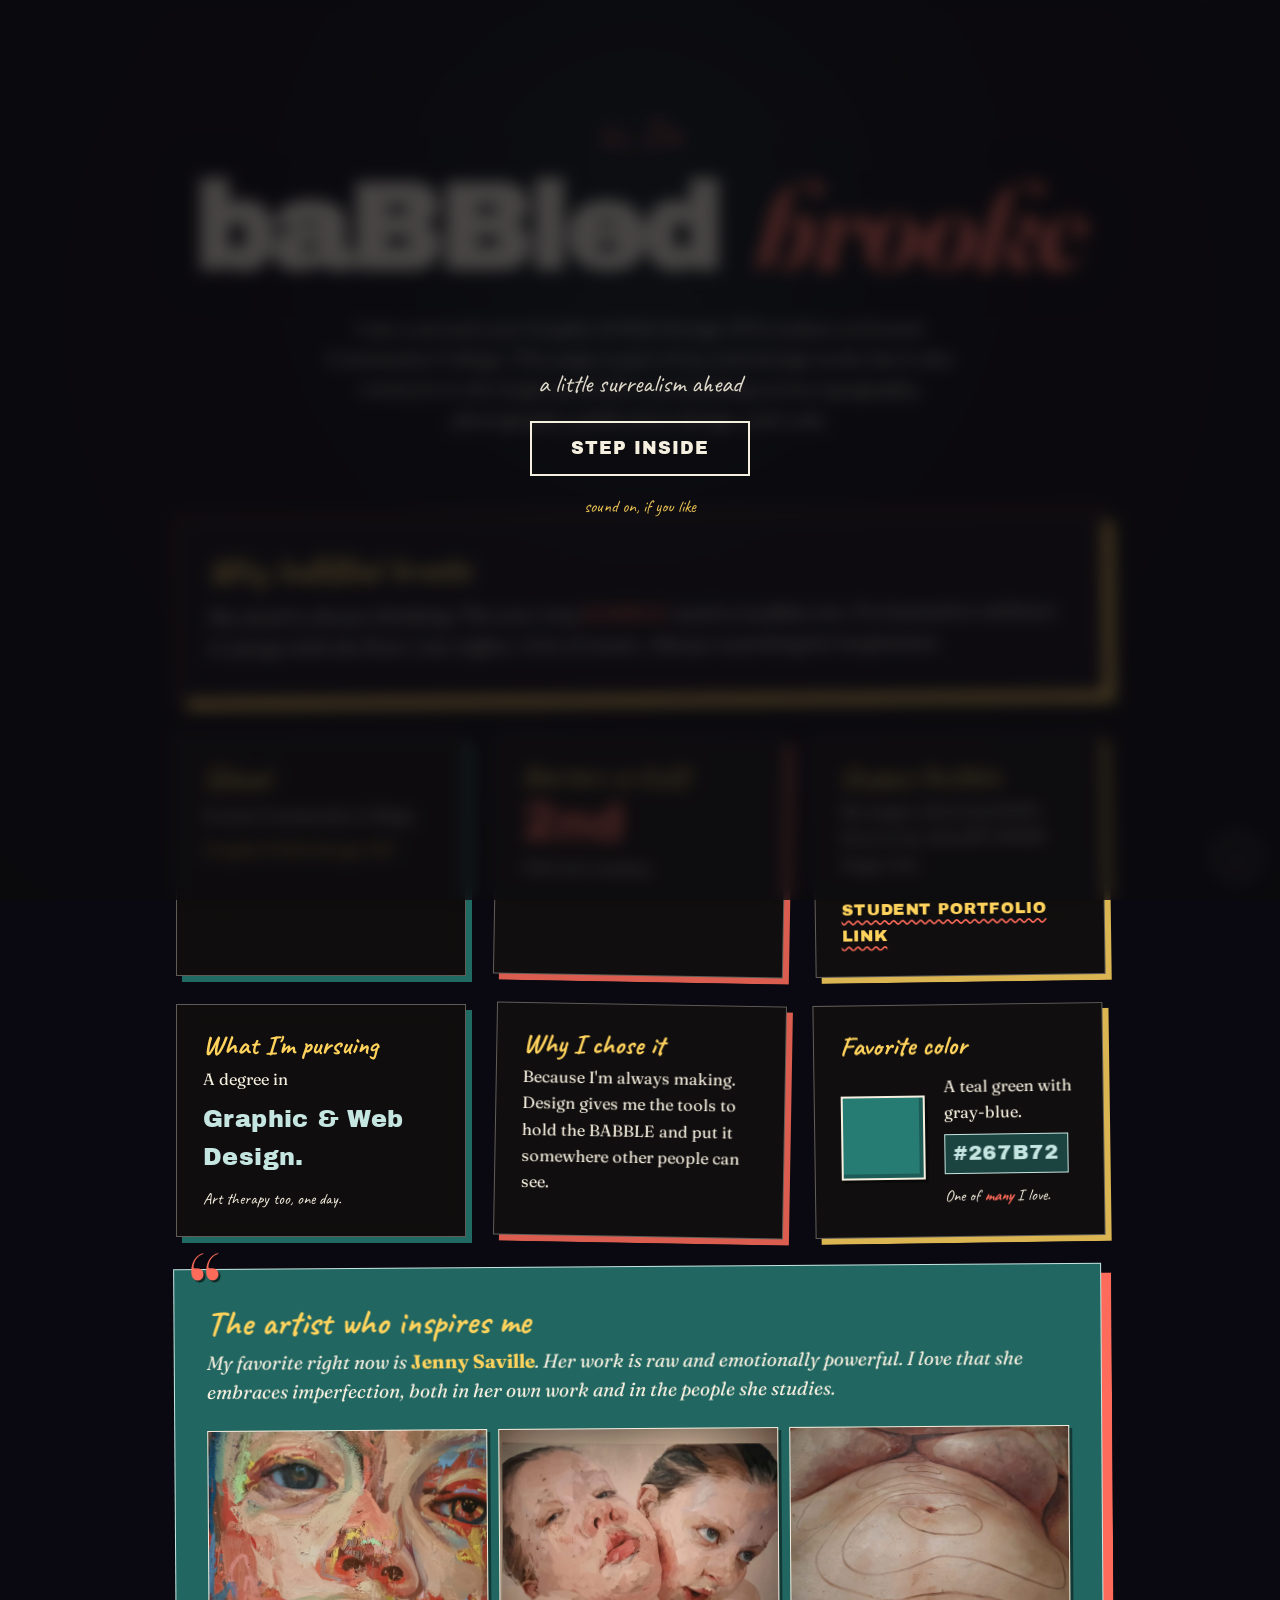
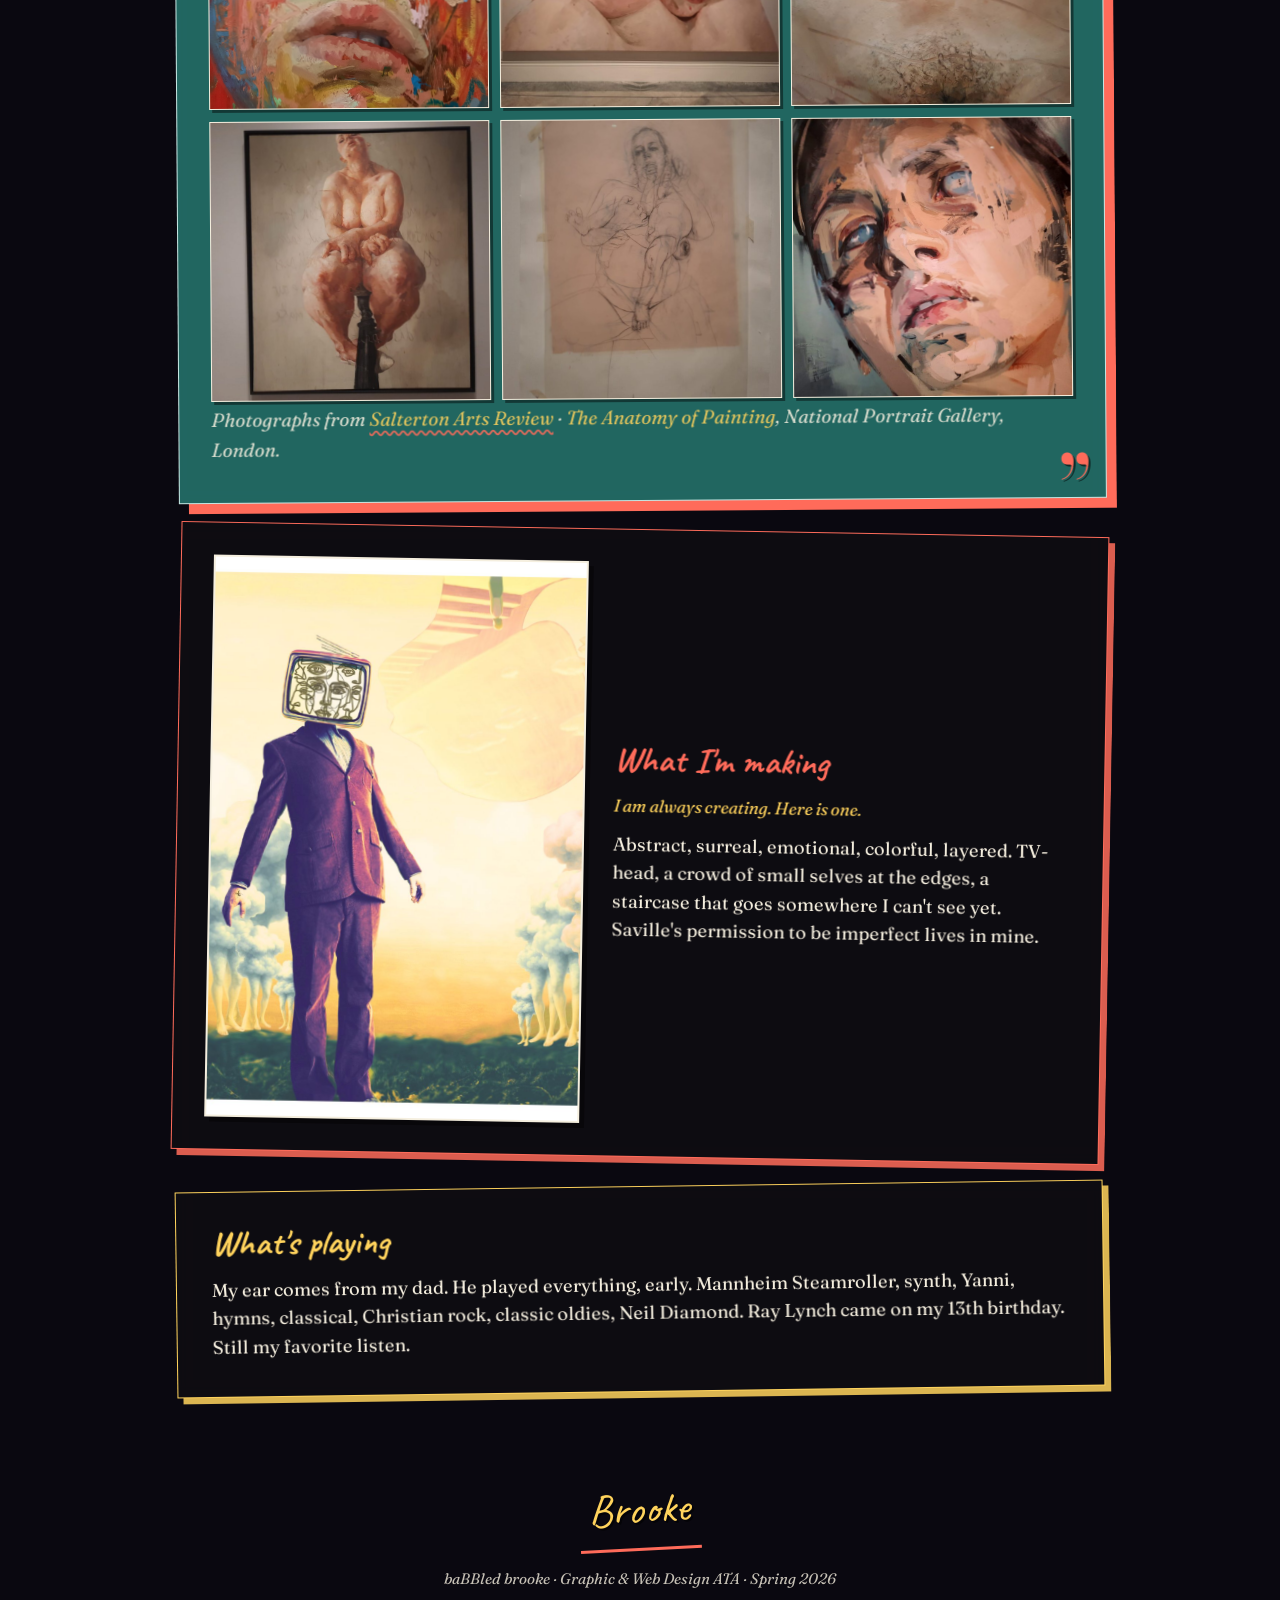
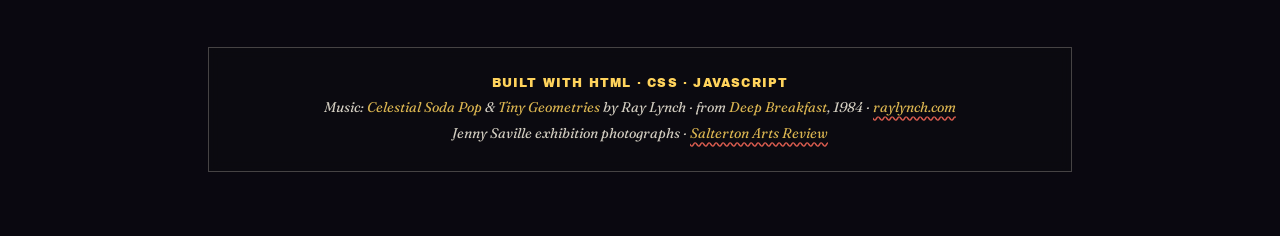
==== babbled-brooke/index.html @ 18fbfda0 "Update Babbled Brooke student info and portfolio link" ====
<!DOCTYPE html>
<html lang="en">
<head>
    <meta charset="UTF-8">
    <meta name="viewport" content="width=device-width, initial-scale=1.0">
    <meta name="author" content="Brooke C. Howard">
    <title>baBBled brooke &middot; Graphic &amp; Web Design ATA</title>
    <link rel="preconnect" href="https://fonts.googleapis.com">
    <link rel="preconnect" href="https://fonts.gstatic.com" crossorigin>
    <link href="https://fonts.googleapis.com/css2?family=Archivo+Black&family=Caveat:wght@400;700&family=Fraunces:ital,wght@0,400;0,700;1,600&display=swap" rel="stylesheet">
    <style>
        :root {
            --teal: #267b72;
            --teal-dark: #1a554f;
            --teal-light: #c5e5e1;
            --cream: #f5efdf;
            --ink: #14110e;
            --coral: #ff6b5a;
            --sun: #ffd35c;
            --night: #0a0810;
        }

        * { box-sizing: border-box; margin: 0; padding: 0; }
        html, body { min-height: 100vh; }

        body {
            color: var(--cream);
            font-family: 'Fraunces', Georgia, serif;
            font-size: 18px;
            line-height: 1.6;
            padding: clamp(1.4rem, 4vw, 2.5rem) 1.2rem 4rem;
            position: relative;
            overflow-x: hidden;
            background: var(--night);
        }

        #matrix-bg {
            position: fixed;
            inset: 0;
            z-index: -2;
            background: var(--night);
            pointer-events: none;
            display: block;
            width: 100vw;
            height: 100vh;
        }

        body::after {
            content: "";
            position: fixed;
            inset: 0;
            z-index: -1;
            pointer-events: none;
            background:
                radial-gradient(ellipse at 50% 25%, rgba(38, 123, 114, 0.18) 0%, transparent 42%),
                radial-gradient(ellipse at 50% 35%, rgba(0, 0, 0, 0.12) 0%, rgba(0, 0, 0, 0.72) 100%);
        }

        main {
            max-width: 58rem;
            margin: 0 auto;
            position: relative;
            z-index: 1;
        }

        a {
            color: var(--sun);
            text-decoration: underline wavy var(--coral);
            text-underline-offset: 4px;
            overflow-wrap: anywhere;
        }

        a:hover,
        a:focus-visible {
            background: var(--sun);
            color: var(--ink);
            text-decoration-color: var(--ink);
            outline: none;
        }

        #gate {
            position: fixed;
            inset: 0;
            z-index: 30;
            display: grid;
            place-items: center;
            background: rgba(14, 13, 17, 0.75);
            backdrop-filter: blur(8px);
            transition: opacity 1s ease;
            text-align: center;
            padding: 1.5rem;
        }

        #gate.hidden { opacity: 0; pointer-events: none; }

        #gate p {
            font-family: 'Caveat', cursive;
            font-size: 1.6rem;
            color: var(--cream);
            margin-bottom: 1rem;
            opacity: 0.9;
        }

        #gate button {
            font-family: 'Archivo Black', sans-serif;
            font-size: 1.1rem;
            letter-spacing: 0.06em;
            padding: 1rem 2.4rem;
            background: transparent;
            color: var(--cream);
            border: 2px solid var(--cream);
            cursor: pointer;
            text-transform: uppercase;
            transition: all 0.25s ease;
        }

        #gate button:hover,
        #gate button:focus-visible {
            background: var(--coral);
            border-color: var(--coral);
            color: var(--ink);
            outline: none;
        }

        .gate-hint {
            margin-top: 1rem !important;
            font-family: 'Caveat', cursive !important;
            font-size: 1.1rem !important;
            color: var(--sun) !important;
            opacity: 0.85;
        }

        #audio-toggle {
            position: fixed;
            right: 1.2rem;
            bottom: 1.2rem;
            z-index: 20;
            width: 3rem;
            height: 3rem;
            border-radius: 50%;
            background: rgba(14, 13, 17, 0.68);
            color: var(--cream);
            border: 1.5px solid var(--cream);
            font-size: 1.4rem;
            cursor: pointer;
            backdrop-filter: blur(6px);
        }

        #audio-toggle:hover,
        #audio-toggle:focus-visible {
            background: var(--coral);
            border-color: var(--coral);
            color: var(--ink);
            outline: none;
        }

        .hero {
            text-align: center;
            padding: clamp(2.4rem, 8vw, 4rem) 0 3rem;
        }

        .hello {
            display: inline-block;
            font-family: 'Caveat', cursive;
            font-size: clamp(2rem, 6vw, 2.4rem);
            color: var(--coral);
            transform: rotate(-3deg);
            margin-bottom: 0.4rem;
            text-shadow: 2px 2px 0 rgba(0, 0, 0, 0.55);
        }

        h1 {
            font-family: 'Archivo Black', sans-serif;
            font-size: clamp(3.05rem, 10vw, 7.5rem);
            color: var(--cream);
            line-height: 0.92;
            letter-spacing: -0.025em;
            text-transform: none;
            text-shadow: 3px 3px 0 rgba(0, 0, 0, 0.6), 0 0 40px rgba(0, 0, 0, 0.5);
        }

        h1 .brooke {
            font-family: 'Fraunces', serif;
            font-style: italic;
            font-weight: 700;
            color: var(--coral);
        }

        .blurb {
            max-width: 42rem;
            margin: 1.8rem auto 0;
            font-size: clamp(1.05rem, 2vw, 1.18rem);
            line-height: 1.6;
            color: var(--cream);
            text-shadow: 1px 1px 6px rgba(0, 0, 0, 0.8);
            opacity: 0.96;
        }

        .why-block {
            margin: 2rem 0 0;
            padding: clamp(1.5rem, 4vw, 2rem) clamp(1.4rem, 4vw, 2rem) 2.2rem;
            background: rgba(14, 13, 17, 0.72);
            border: 1.5px solid var(--coral);
            box-shadow: 10px 10px 0 var(--sun);
            backdrop-filter: blur(8px);
            transform: rotate(-0.5deg);
            color: var(--cream);
            transition: transform 0.25s ease, box-shadow 0.25s ease;
        }

        .why-block:hover,
        .why-block:focus-within {
            transform: translate(-2px, -3px) rotate(-0.9deg);
            box-shadow: 14px 14px 0 var(--sun);
        }

        .why-block h2 {
            color: var(--sun);
            font-size: clamp(2rem, 5vw, 2.3rem);
            margin-bottom: 0.8rem;
            line-height: 1.05;
        }

        .why-block p {
            font-family: 'Fraunces', serif;
            font-size: clamp(1.05rem, 2vw, 1.18rem);
            line-height: 1.6;
            color: var(--cream);
        }

        .why-block .babble {
            color: var(--coral);
            font-style: italic;
            font-weight: 700;
            letter-spacing: 0.06em;
        }

        .cards {
            display: grid;
            grid-template-columns: repeat(auto-fit, minmax(min(100%, 260px), 1fr));
            gap: 1.8rem;
            margin: 2.5rem 0 0;
        }

        .card {
            background: rgba(20, 17, 14, 0.68);
            backdrop-filter: blur(10px);
            padding: 1.6rem 1.6rem 1.7rem;
            border: 1.5px solid rgba(245, 239, 223, 0.35);
            box-shadow: 6px 6px 0 rgba(38, 123, 114, 0.85);
            transition: transform 0.25s ease, box-shadow 0.25s ease, border-color 0.25s ease;
            position: relative;
            color: var(--cream);
            min-width: 0;
        }

        .card:hover,
        .card:focus-within {
            transform: translate(-2px, -3px) rotate(-0.6deg);
            box-shadow: 10px 10px 0 var(--teal);
            border-color: var(--teal-light);
        }

        .card:nth-child(3n+2) {
            box-shadow: 6px 6px 0 rgba(255, 107, 90, 0.85);
            transform: rotate(1deg);
        }

        .card:nth-child(3n+2):hover,
        .card:nth-child(3n+2):focus-within {
            box-shadow: 10px 10px 0 var(--coral);
            transform: translate(-2px, -3px) rotate(1.5deg);
        }

        .card:nth-child(3n) {
            box-shadow: 6px 6px 0 rgba(255, 211, 92, 0.85);
            transform: rotate(-0.8deg);
        }

        .card:nth-child(3n):hover,
        .card:nth-child(3n):focus-within {
            box-shadow: 10px 10px 0 var(--sun);
            transform: translate(-2px, -3px) rotate(-1.3deg);
        }

        h2, h3 {
            font-family: 'Caveat', cursive;
            line-height: 1.1;
            color: var(--sun);
        }

        h2 {
            font-size: 1.9rem;
            margin-bottom: 0.4rem;
        }

        h3 {
            font-size: 1.7rem;
            margin-bottom: 0.3rem;
        }

        .card p {
            font-size: 1.02rem;
            margin-top: 0.3rem;
            color: var(--cream);
        }

        .card p + p { margin-top: 0.5rem; }

        .big {
            font-family: 'Archivo Black', sans-serif;
            font-size: 3.2rem;
            line-height: 1;
            color: var(--coral);
            display: block;
            margin: 0.4rem 0 0.3rem;
            text-shadow: 2px 2px 0 rgba(0, 0, 0, 0.5);
        }

        .pursuing-label {
            font-family: 'Archivo Black', sans-serif;
            color: var(--teal-light);
            font-size: 1.5rem;
            letter-spacing: 0.02em;
        }

        .aside {
            font-family: 'Caveat', cursive;
            font-size: 1.2rem;
            color: var(--sun);
            margin-top: 0.8rem !important;
            line-height: 1.2;
        }

        .aside em { color: var(--coral); font-style: italic; font-weight: 700; }

        .portfolio-link {
            display: inline-block;
            margin-top: 0.8rem;
            font-family: 'Archivo Black', sans-serif;
            font-size: 1rem;
            letter-spacing: 0.04em;
            text-transform: uppercase;
        }

        .artist {
            grid-column: 1 / -1;
            background: rgba(38, 123, 114, 0.82);
            color: var(--cream);
            padding: clamp(1.6rem, 4vw, 2.2rem) clamp(1.4rem, 4vw, 2rem) 2.3rem;
            box-shadow: 10px 10px 0 var(--coral);
            transform: rotate(-0.4deg);
            border: 1.5px solid var(--teal-light);
            backdrop-filter: blur(6px);
        }

        .artist:hover,
        .artist:focus-within {
            transform: translate(-2px, -3px) rotate(-0.8deg);
            box-shadow: 14px 14px 0 var(--coral);
        }

        .artist h3 { color: var(--sun); font-size: 2.2rem; }

        .artist p {
            font-family: 'Fraunces', serif;
            font-style: italic;
            font-size: 1.2rem;
            line-height: 1.55;
            color: var(--cream);
        }

        .artist strong { color: var(--sun); font-style: normal; }

        .artist::before,
        .artist::after {
            position: absolute;
            font-family: 'Fraunces', serif;
            font-size: 7rem;
            color: var(--coral);
            line-height: 1;
            pointer-events: none;
            text-shadow: 2px 2px 0 rgba(0, 0, 0, 0.6);
        }

        .artist::before {
            content: "\201C";
            top: -1.6rem;
            left: 1rem;
        }

        .artist::after {
            content: "\201D";
            bottom: -3.5rem;
            right: 1rem;
        }

        .saville-gallery {
            display: grid;
            grid-template-columns: repeat(3, 1fr);
            gap: 0.7rem;
            margin-top: 1.4rem;
        }

        .saville-gallery figure {
            margin: 0;
            overflow: hidden;
            border: 1.5px solid var(--cream);
            box-shadow: 3px 3px 0 rgba(0, 0, 0, 0.45);
            transition: transform 0.3s ease, box-shadow 0.3s ease;
            aspect-ratio: 1 / 1;
        }

        .saville-gallery figure:hover {
            transform: translate(-2px, -2px) rotate(-1deg);
            box-shadow: 6px 6px 0 var(--sun);
            z-index: 2;
        }

        .saville-gallery figure:nth-child(even):hover {
            transform: translate(-2px, -2px) rotate(1.2deg);
            box-shadow: 6px 6px 0 var(--coral);
        }

        .saville-gallery img {
            display: block;
            width: 100%;
            height: 100%;
            object-fit: cover;
            transition: transform 0.5s ease;
        }

        .saville-gallery figure:hover img { transform: scale(1.06); }

        .saville-credit {
            margin-top: 1rem;
            font-size: 0.88rem;
            font-family: 'Fraunces', serif;
            font-style: italic;
            color: var(--cream);
            opacity: 0.85;
        }

        .making {
            grid-column: 1 / -1;
            background: rgba(14, 13, 17, 0.72);
            border: 1.5px solid var(--coral);
            padding: clamp(1.4rem, 4vw, 2rem);
            box-shadow: 10px 10px 0 var(--sun);
            transform: rotate(0.5deg);
            display: grid;
            grid-template-columns: minmax(0, 0.9fr) minmax(0, 1.1fr);
            gap: 1.8rem;
            align-items: center;
            backdrop-filter: blur(8px);
            color: var(--cream);
        }

        .making:hover,
        .making:focus-within {
            transform: translate(-2px, -3px) rotate(0.9deg);
            box-shadow: 14px 14px 0 var(--sun);
        }

        .my-art {
            margin: 0;
            border: 2px solid var(--cream);
            box-shadow: 5px 5px 0 rgba(0, 0, 0, 0.45);
            overflow: hidden;
            aspect-ratio: 2 / 3;
            background: #1a1820;
        }

        .my-art img {
            display: block;
            width: 100%;
            height: 100%;
            object-fit: cover;
        }

        .making-text h2 {
            color: var(--coral);
            font-size: 2.2rem;
            margin-bottom: 0.8rem;
        }

        .making-text p,
        .music-text p {
            font-family: 'Fraunces', serif;
            font-size: 1.15rem;
            line-height: 1.55;
            color: var(--cream);
        }

        .making-text p + p { margin-top: 0.7rem; }

        .making-text .lede {
            font-style: italic;
            color: var(--sun);
            font-size: 1.08rem;
        }

        .music {
            grid-column: 1 / -1;
            background: rgba(14, 13, 17, 0.72);
            border: 1.5px solid var(--sun);
            padding: 2rem 2.2rem 2.2rem;
            box-shadow: 10px 10px 0 var(--teal);
            transform: rotate(-0.6deg);
            backdrop-filter: blur(8px);
            color: var(--cream);
        }

        .music:hover,
        .music:focus-within {
            transform: translate(-2px, -3px) rotate(-1deg);
            box-shadow: 14px 14px 0 var(--teal);
        }

        .music h2 {
            color: var(--sun);
            font-size: 2.2rem;
            margin-bottom: 0.8rem;
        }

        .color-row {
            display: grid;
            grid-template-columns: auto 1fr;
            align-items: center;
            gap: 1.2rem;
            margin-top: 0.5rem;
        }

        .swatch {
            width: 84px;
            height: 84px;
            background: var(--teal);
            border: 2px solid var(--cream);
            box-shadow: inset -4px -4px 0 rgba(0, 0, 0, 0.25), 3px 3px 0 rgba(0, 0, 0, 0.4);
            animation: swatch-wiggle 3.5s ease-in-out infinite;
        }

        @keyframes swatch-wiggle {
            0%, 100% { transform: rotate(-4deg); }
            50% { transform: rotate(4deg) scale(1.04); }
        }

        .hex {
            font-family: 'Archivo Black', sans-serif;
            color: var(--teal-light);
            font-size: 1.3rem;
            letter-spacing: 0.04em;
            background: rgba(38, 123, 114, 0.5);
            padding: 0.15rem 0.5rem;
            display: inline-block;
            border: 1px solid var(--teal-light);
        }

        .sig {
            text-align: center;
            margin-top: 3.5rem;
            padding: 1.5rem;
        }

        .sig .name {
            font-family: 'Caveat', cursive;
            font-size: 2.8rem;
            color: var(--sun);
            display: inline-block;
            transform: rotate(-3deg);
            border-bottom: 3px solid var(--coral);
            padding: 0 0.6rem 0.2rem;
            text-shadow: 2px 2px 0 rgba(0, 0, 0, 0.55);
        }

        .sig small {
            display: block;
            font-family: 'Fraunces', serif;
            font-style: italic;
            font-size: 0.95rem;
            color: var(--cream);
            margin-top: 1rem;
            opacity: 0.8;
        }

        .colophon {
            margin: 2rem auto 0;
            max-width: 54rem;
            padding: 1.4rem 1.5rem;
            background: rgba(14, 13, 17, 0.55);
            border: 1px solid rgba(245, 239, 223, 0.25);
            text-align: center;
            backdrop-filter: blur(6px);
        }

        .colophon p {
            font-family: 'Fraunces', serif;
            font-size: 0.88rem;
            font-style: italic;
            color: var(--cream);
            opacity: 0.85;
            line-height: 1.55;
            margin: 0.25rem 0;
        }

        .colophon .stack {
            font-family: 'Archivo Black', sans-serif;
            font-style: normal;
            letter-spacing: 0.1em;
            text-transform: uppercase;
            font-size: 0.75rem;
            color: var(--sun);
            opacity: 1;
        }

        em { color: var(--sun); font-style: italic; }
        strong { color: var(--cream); }

        @media (max-width: 700px) {
            .making { grid-template-columns: 1fr; }
            .making-text { text-align: center; }
            .artist::before { font-size: 5rem; top: -0.8rem; }
            .artist::after { font-size: 5rem; bottom: -2.4rem; }
        }

        @media (max-width: 520px) {
            .cards { grid-template-columns: 1fr; }
            .saville-gallery { grid-template-columns: repeat(2, 1fr); }
            .color-row { grid-template-columns: 1fr; }
        }

        @media (prefers-reduced-motion: reduce) {
            #matrix-bg { display: none; }
            body { background: var(--night); }
            .card,
            .why-block,
            .artist,
            .making,
            .music,
            .swatch { transition: none; animation: none; }
        }
    </style>
</head>
<body>

    <canvas id="matrix-bg" aria-hidden="true"></canvas>

    <div id="gate">
        <div>
            <p>a little surrealism ahead</p>
            <button id="enter-btn">Step inside</button>
            <p class="gate-hint">sound on, if you like</p>
        </div>
    </div>

    <audio id="bgm" preload="auto"></audio>
    <button id="audio-toggle" aria-label="Toggle sound" title="Toggle sound">&#9834;</button>

    <main>
        <section class="hero">
            <p class="hello">hi, I'm</p>
            <h1>baBBled <span class="brooke">brooke</span></h1>
            <p class="blurb">
                I am a second-year Graphic &amp; Web Design ATA student at Everett Community College.
                This page is part of my web design work, but it also connects to the larger portfolio
                I am building across typography, photography, publication design, and code.
            </p>
        </section>

        <section class="why-block">
            <h2>Why baBBled brooke</h2>
            <p>My mind is always thinking. The non-stop <span class="babble">BABBLE</span> used to madden me. I've learned to embrace it and go with the flow. Late nights. A lot of music. Always searching for inspiration.</p>
        </section>

        <section class="cards">

            <article class="card">
                <h2>School</h2>
                <p>Everett Community College</p>
                <p><em>Graphic &amp; Web Design ATA</em></p>
            </article>

            <article class="card">
                <h3>Quarters at EvCC</h3>
                <span class="big">2nd</span>
                <p>2nd year student.</p>
            </article>

            <article class="card">
                <h3>Student Portfolio</h3>
                <p>My larger school portfolio lives in my clean26 GitHub Pages site.</p>
                <p><a class="portfolio-link" href="https://brookehoward2008-droid.github.io/clean26/">student portfolio link</a></p>
            </article>

            <article class="card">
                <h3>What I'm pursuing</h3>
                <p>A degree in</p>
                <p><span class="pursuing-label">Graphic &amp; Web Design.</span></p>
                <p class="aside">Art therapy too, one day.</p>
            </article>

            <article class="card">
                <h3>Why I chose it</h3>
                <p>Because I'm always making. Design gives me the tools to hold the BABBLE and put it somewhere other people can see.</p>
            </article>

            <article class="card">
                <h3>Favorite color</h3>
                <div class="color-row">
                    <div class="swatch" aria-hidden="true"></div>
                    <div>
                        <p>A teal green with gray-blue.</p>
                        <p><span class="hex">#267B72</span></p>
                        <p class="aside">One of <em>many</em> I love.</p>
                    </div>
                </div>
            </article>

            <article class="card artist">
                <h3>The artist who inspires me</h3>
                <p>
                    My favorite right now is <strong>Jenny Saville</strong>. Her work is raw
                    and emotionally powerful. I love that she embraces imperfection, both in
                    her own work and in the people she studies.
                </p>
                <div class="saville-gallery" aria-label="A selection of Jenny Saville paintings from the National Portrait Gallery exhibition">
                    <figure><img src="saville/saville-1.jpg" alt="Jenny Saville painting" loading="lazy"></figure>
                    <figure><img src="saville/saville-2.jpg" alt="Jenny Saville painting" loading="lazy"></figure>
                    <figure><img src="saville/saville-3.jpg" alt="Jenny Saville painting" loading="lazy"></figure>
                    <figure><img src="saville/saville-4.jpg" alt="Jenny Saville painting" loading="lazy"></figure>
                    <figure><img src="saville/saville-5.jpg" alt="Jenny Saville painting" loading="lazy"></figure>
                    <figure><img src="saville/saville-6.jpg" alt="Jenny Saville painting" loading="lazy"></figure>
                </div>
                <p class="saville-credit">
                    Photographs from <a href="https://saltertonartsreview.com/2025/07/jenny-saville-the-anatomy-of-painting-national-portrait-gallery-london/" target="_blank" rel="noopener">Salterton Arts Review</a> &middot; <em>The Anatomy of Painting</em>, National Portrait Gallery, London.
                </p>
            </article>

            <article class="card making">
                <figure class="my-art">
                    <img src="my-art.jpg" alt="A surreal collage: a figure in a plum suit with a television for a head, tangled line-drawn faces on the screen, standing on dark earth. Small cloud-legged figures on either side. An inverted staircase spills from a lantern-like shape above, into a pastel sky.">
                </figure>
                <div class="making-text">
                    <h2>What I'm making</h2>
                    <p class="lede">I am always creating. Here is one.</p>
                    <p>Abstract, surreal, emotional, colorful, layered. TV-head, a crowd of small selves at the edges, a staircase that goes somewhere I can't see yet. Saville's permission to be imperfect lives in mine.</p>
                </div>
            </article>

            <article class="card music">
                <div class="music-text">
                    <h2>What's playing</h2>
                    <p>My ear comes from my dad. He played everything, early. Mannheim Steamroller, synth, Yanni, hymns, classical, Christian rock, classic oldies, Neil Diamond. Ray Lynch came on my 13th birthday. Still my favorite listen.</p>
                </div>
            </article>

        </section>

        <p class="sig">
            <span class="name">Brooke</span>
            <small>baBBled brooke &middot; Graphic &amp; Web Design ATA &middot; Spring 2026</small>
        </p>

        <footer class="colophon">
            <p class="stack">Built with HTML &middot; CSS &middot; JavaScript</p>
            <p>Music: <em>Celestial Soda Pop</em> &amp; <em>Tiny Geometries</em> by Ray Lynch &middot; from <em>Deep Breakfast</em>, 1984 &middot; <a href="https://www.raylynch.com/" target="_blank" rel="noopener">raylynch.com</a></p>
            <p>Jenny Saville exhibition photographs &middot; <a href="https://saltertonartsreview.com/2025/07/jenny-saville-the-anatomy-of-painting-national-portrait-gallery-london/" target="_blank" rel="noopener">Salterton Arts Review</a></p>
        </footer>
    </main>

    <script>
        (function () {
            const gate = document.getElementById('gate');
            const enterBtn = document.getElementById('enter-btn');
            const audio = document.getElementById('bgm');
            const toggle = document.getElementById('audio-toggle');
            audio.volume = 0.45;

            const playlist = [
                'celestial-soda-pop.mp3',
                'tiny-geometries.mp3'
            ];

            let trackIndex = 0;
            function loadTrack(i) {
                audio.src = playlist[i];
                audio.load();
            }

            loadTrack(0);
            audio.addEventListener('ended', () => {
                trackIndex = (trackIndex + 1) % playlist.length;
                loadTrack(trackIndex);
                audio.play().catch(() => {});
            });

            let audioCtx = null;
            let analyser = null;
            let freqData = null;
            let sourceNode = null;

            function hookAnalyser() {
                if (sourceNode) return;
                try {
                    audioCtx = new (window.AudioContext || window.webkitAudioContext)();
                    sourceNode = audioCtx.createMediaElementSource(audio);
                    analyser = audioCtx.createAnalyser();
                    analyser.fftSize = 128;
                    analyser.smoothingTimeConstant = 0.75;
                    sourceNode.connect(analyser);
                    analyser.connect(audioCtx.destination);
                    freqData = new Uint8Array(analyser.frequencyBinCount);
                } catch (e) {
                    console.warn('Audio analyser unavailable', e);
                }
            }

            function enter() {
                gate.classList.add('hidden');
                hookAnalyser();
                if (audioCtx && audioCtx.state === 'suspended') audioCtx.resume();
                audio.play().catch(() => {});
                setTimeout(() => gate.remove(), 1100);
            }

            enterBtn.addEventListener('click', enter);
            gate.addEventListener('click', (e) => { if (e.target === gate) enter(); });

            toggle.addEventListener('click', () => {
                if (audio.paused) {
                    if (audioCtx && audioCtx.state === 'suspended') audioCtx.resume();
                    audio.play().catch(() => {});
                    toggle.innerHTML = '&#9835;';
                } else {
                    audio.pause();
                    toggle.innerHTML = '&#9834;';
                }
            });

            const canvas = document.getElementById('matrix-bg');
            const ctx = canvas.getContext('2d');
            const dpr = Math.min(window.devicePixelRatio || 1, 2);
            const PALETTE = ['#267b72', '#3aa094', '#c5e5e1', '#ffd35c', '#ff6b5a', '#f5efdf'];
            const CHARS = '01░▒▓♪♫|/\\-+=·•◌○◉✦';
            let w = 0;
            let h = 0;
            let cols = 0;
            let drops = [];
            let colDepth = [];
            const FS = 16;

            function resize() {
                w = Math.floor(window.innerWidth);
                h = Math.floor(window.innerHeight);
                canvas.width = Math.floor(w * dpr);
                canvas.height = Math.floor(h * dpr);
                canvas.style.width = w + 'px';
                canvas.style.height = h + 'px';
                ctx.setTransform(dpr, 0, 0, dpr, 0, 0);
                cols = Math.floor(w / FS) + 1;
                drops = new Array(cols).fill(0).map(() => Math.random() * -50);
                colDepth = new Array(cols).fill(0).map(() => 0.6 + Math.random() * 0.4);
            }

            resize();
            window.addEventListener('resize', resize);

            function frame() {
                let intensity = 0.12;

                if (analyser) {
                    analyser.getByteFrequencyData(freqData);
                    let sum = 0;
                    for (let i = 0; i < freqData.length; i++) sum += freqData[i];
                    intensity = Math.min(1, sum / freqData.length / 80);
                }

                ctx.globalCompositeOperation = 'source-over';
                ctx.fillStyle = 'rgba(10, 8, 16, ' + (0.045 + intensity * 0.025) + ')';
                ctx.fillRect(0, 0, w, h);
                ctx.font = FS + 'px "Courier New", monospace';
                ctx.textBaseline = 'top';

                for (let i = 0; i < cols; i++) {
                    const x = i * FS;
                    const y = drops[i] * FS;
                    const ch = CHARS[Math.floor(Math.random() * CHARS.length)];
                    const color = PALETTE[(i + Math.floor(drops[i] / 4)) % PALETTE.length];
                    ctx.fillStyle = color;
                    ctx.globalAlpha = (0.35 + intensity * 0.55) * colDepth[i];
                    ctx.fillText(ch, x, y);

                    if (Math.random() < 0.04 + intensity * 0.12) {
                        ctx.fillStyle = '#ffffff';
                        ctx.globalAlpha = 0.85 * colDepth[i];
                        ctx.fillText(ch, x, y - FS);
                    }

                    drops[i] += 0.12 + intensity * 0.35;
                    if (drops[i] * FS > h && Math.random() > 0.985) {
                        drops[i] = -Math.random() * 20;
                    }
                }

                ctx.globalAlpha = 1;
                requestAnimationFrame(frame);
            }

            frame();
        })();
    </script>
</body>
</html>
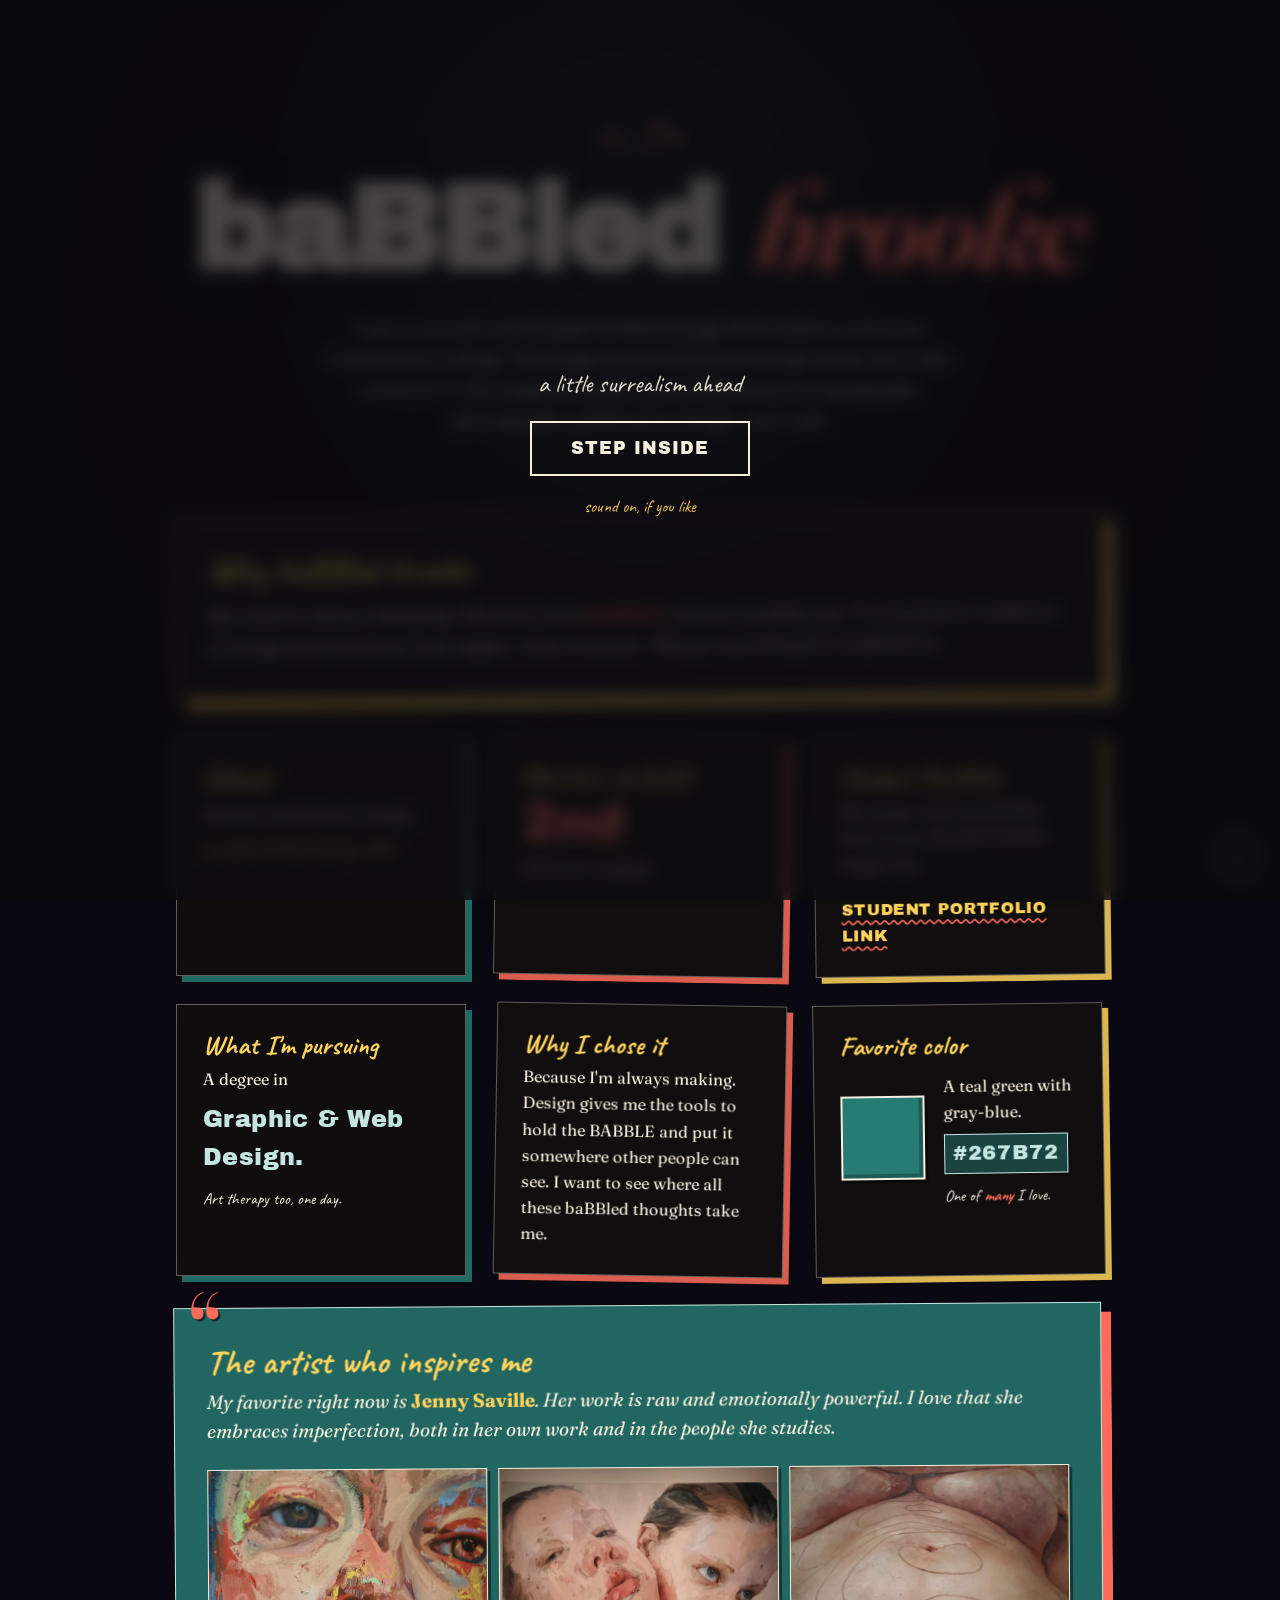
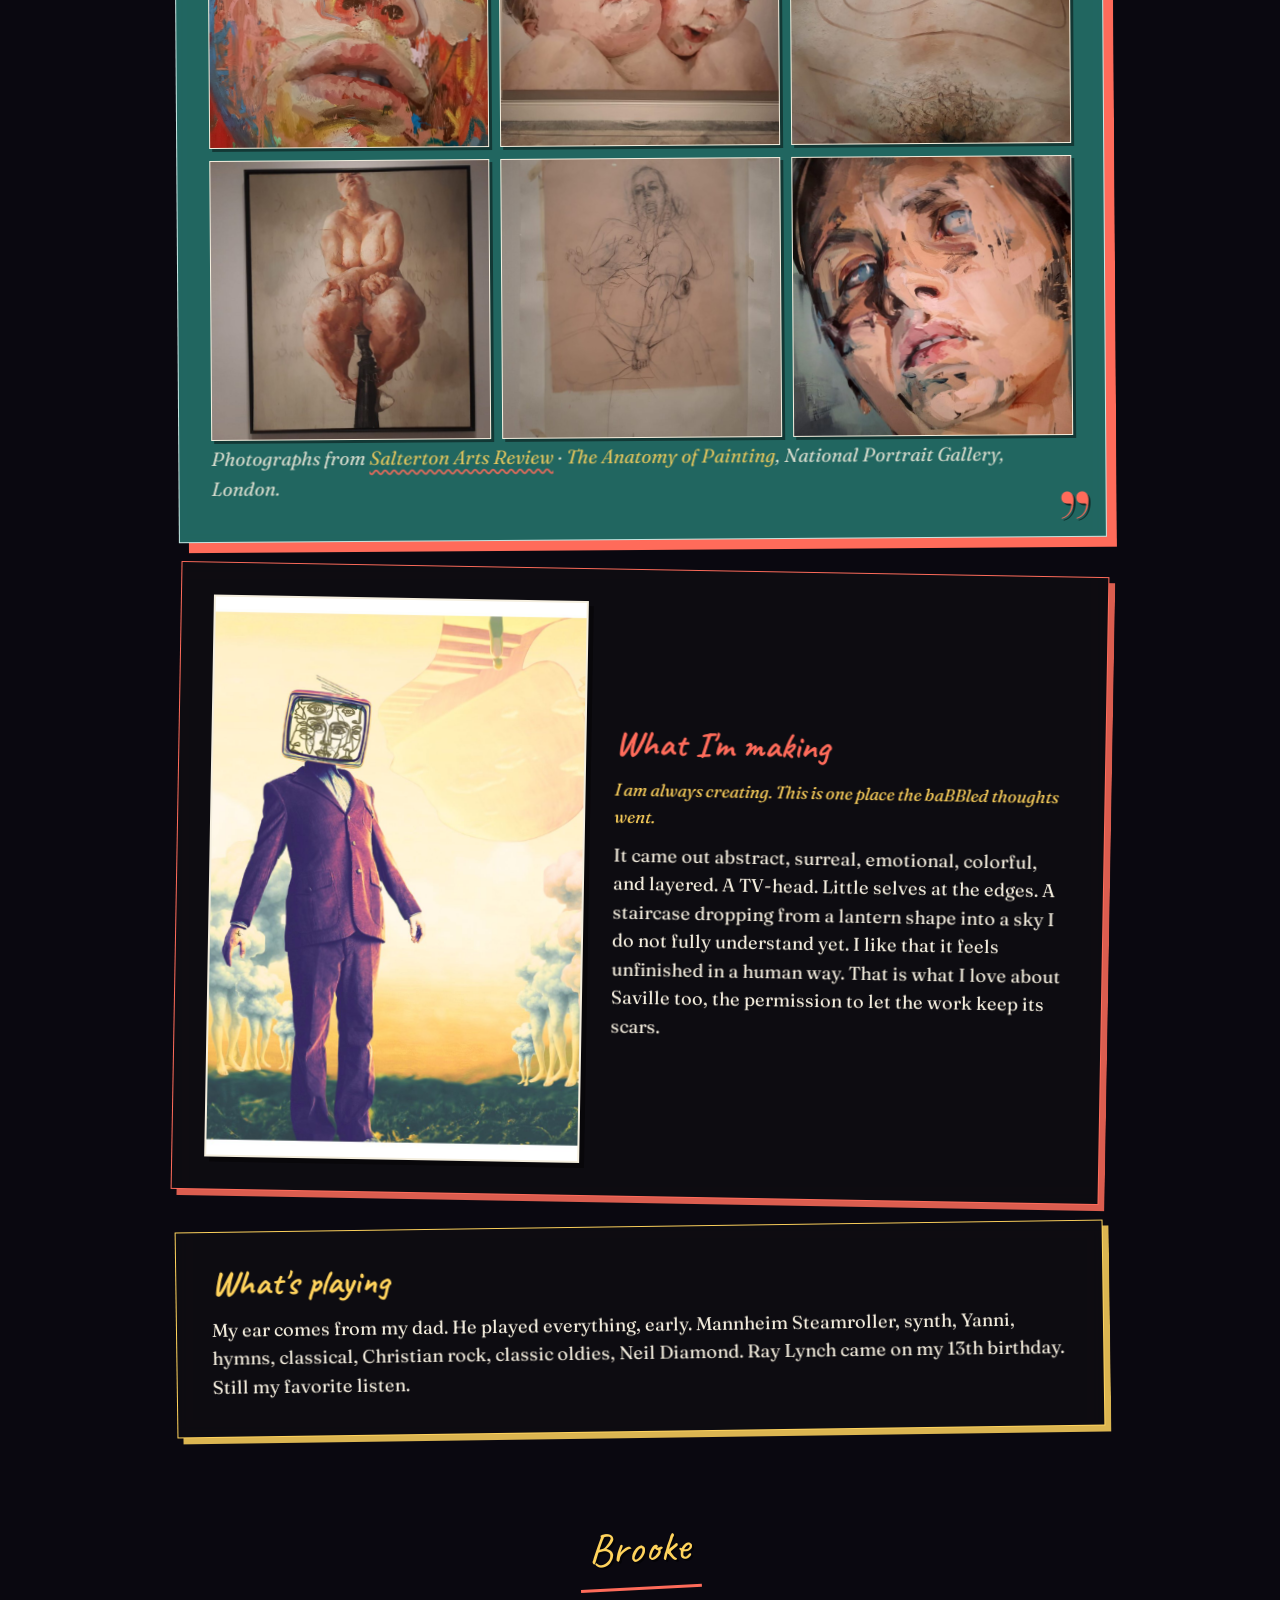
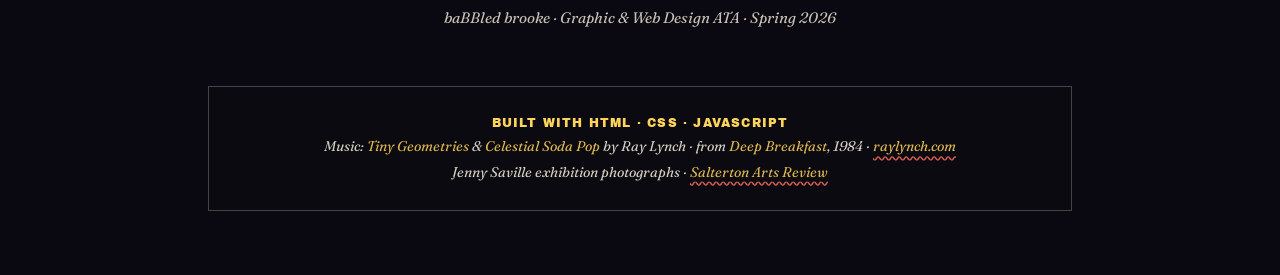
==== commit 159b4af6: "Update Babbled Brooke wording and music order" ====
--- a/babbled-brooke/index.html
+++ b/babbled-brooke/index.html
@@ -701,7 +701,7 @@
 
             <article class="card">
                 <h3>Why I chose it</h3>
-                <p>Because I'm always making. Design gives me the tools to hold the BABBLE and put it somewhere other people can see.</p>
+                <p>Because I'm always making. Design gives me the tools to hold the BABBLE and put it somewhere other people can see. I want to see where all these baBBled thoughts take me.</p>
             </article>
 
             <article class="card">
@@ -738,12 +738,12 @@
 
             <article class="card making">
                 <figure class="my-art">
-                    <img src="my-art.jpg" alt="A surreal collage: a figure in a plum suit with a television for a head, tangled line-drawn faces on the screen, standing on dark earth. Small cloud-legged figures on either side. An inverted staircase spills from a lantern-like shape above, into a pastel sky.">
+                    <img src="my-art.jpg" alt="A surreal collage Brooke made: a plum-suited figure with a television head, tangled faces inside the screen, small cloud-legged selves nearby, and an upside-down staircase spilling from a lantern shape into a pastel sky.">
                 </figure>
                 <div class="making-text">
                     <h2>What I'm making</h2>
-                    <p class="lede">I am always creating. Here is one.</p>
-                    <p>Abstract, surreal, emotional, colorful, layered. TV-head, a crowd of small selves at the edges, a staircase that goes somewhere I can't see yet. Saville's permission to be imperfect lives in mine.</p>
+                    <p class="lede">I am always creating. This is one place the baBBled thoughts went.</p>
+                    <p>It came out abstract, surreal, emotional, colorful, and layered. A TV-head. Little selves at the edges. A staircase dropping from a lantern shape into a sky I do not fully understand yet. I like that it feels unfinished in a human way. That is what I love about Saville too, the permission to let the work keep its scars.</p>
                 </div>
             </article>
 
@@ -763,7 +763,7 @@
 
         <footer class="colophon">
             <p class="stack">Built with HTML &middot; CSS &middot; JavaScript</p>
-            <p>Music: <em>Celestial Soda Pop</em> &amp; <em>Tiny Geometries</em> by Ray Lynch &middot; from <em>Deep Breakfast</em>, 1984 &middot; <a href="https://www.raylynch.com/" target="_blank" rel="noopener">raylynch.com</a></p>
+            <p>Music: <em>Tiny Geometries</em> &amp; <em>Celestial Soda Pop</em> by Ray Lynch &middot; from <em>Deep Breakfast</em>, 1984 &middot; <a href="https://www.raylynch.com/" target="_blank" rel="noopener">raylynch.com</a></p>
             <p>Jenny Saville exhibition photographs &middot; <a href="https://saltertonartsreview.com/2025/07/jenny-saville-the-anatomy-of-painting-national-portrait-gallery-london/" target="_blank" rel="noopener">Salterton Arts Review</a></p>
         </footer>
     </main>
@@ -777,8 +777,8 @@
             audio.volume = 0.45;
 
             const playlist = [
-                'celestial-soda-pop.mp3',
-                'tiny-geometries.mp3'
+                'tiny-geometries.mp3',
+                'celestial-soda-pop.mp3'
             ];
 
             let trackIndex = 0;
@@ -841,7 +841,7 @@
             const ctx = canvas.getContext('2d');
             const dpr = Math.min(window.devicePixelRatio || 1, 2);
             const PALETTE = ['#267b72', '#3aa094', '#c5e5e1', '#ffd35c', '#ff6b5a', '#f5efdf'];
-            const CHARS = '01░▒▓♪♫|/\\-+=·•◌○◉✦';
+            const CHARS = ['0', '1', '░', '▒', '▓', '♪', '♫', '|', '/', '\\', '-', '+', '=', '·', '•', '◌', '○', '◉', '✦'];
             let w = 0;
             let h = 0;
             let cols = 0;
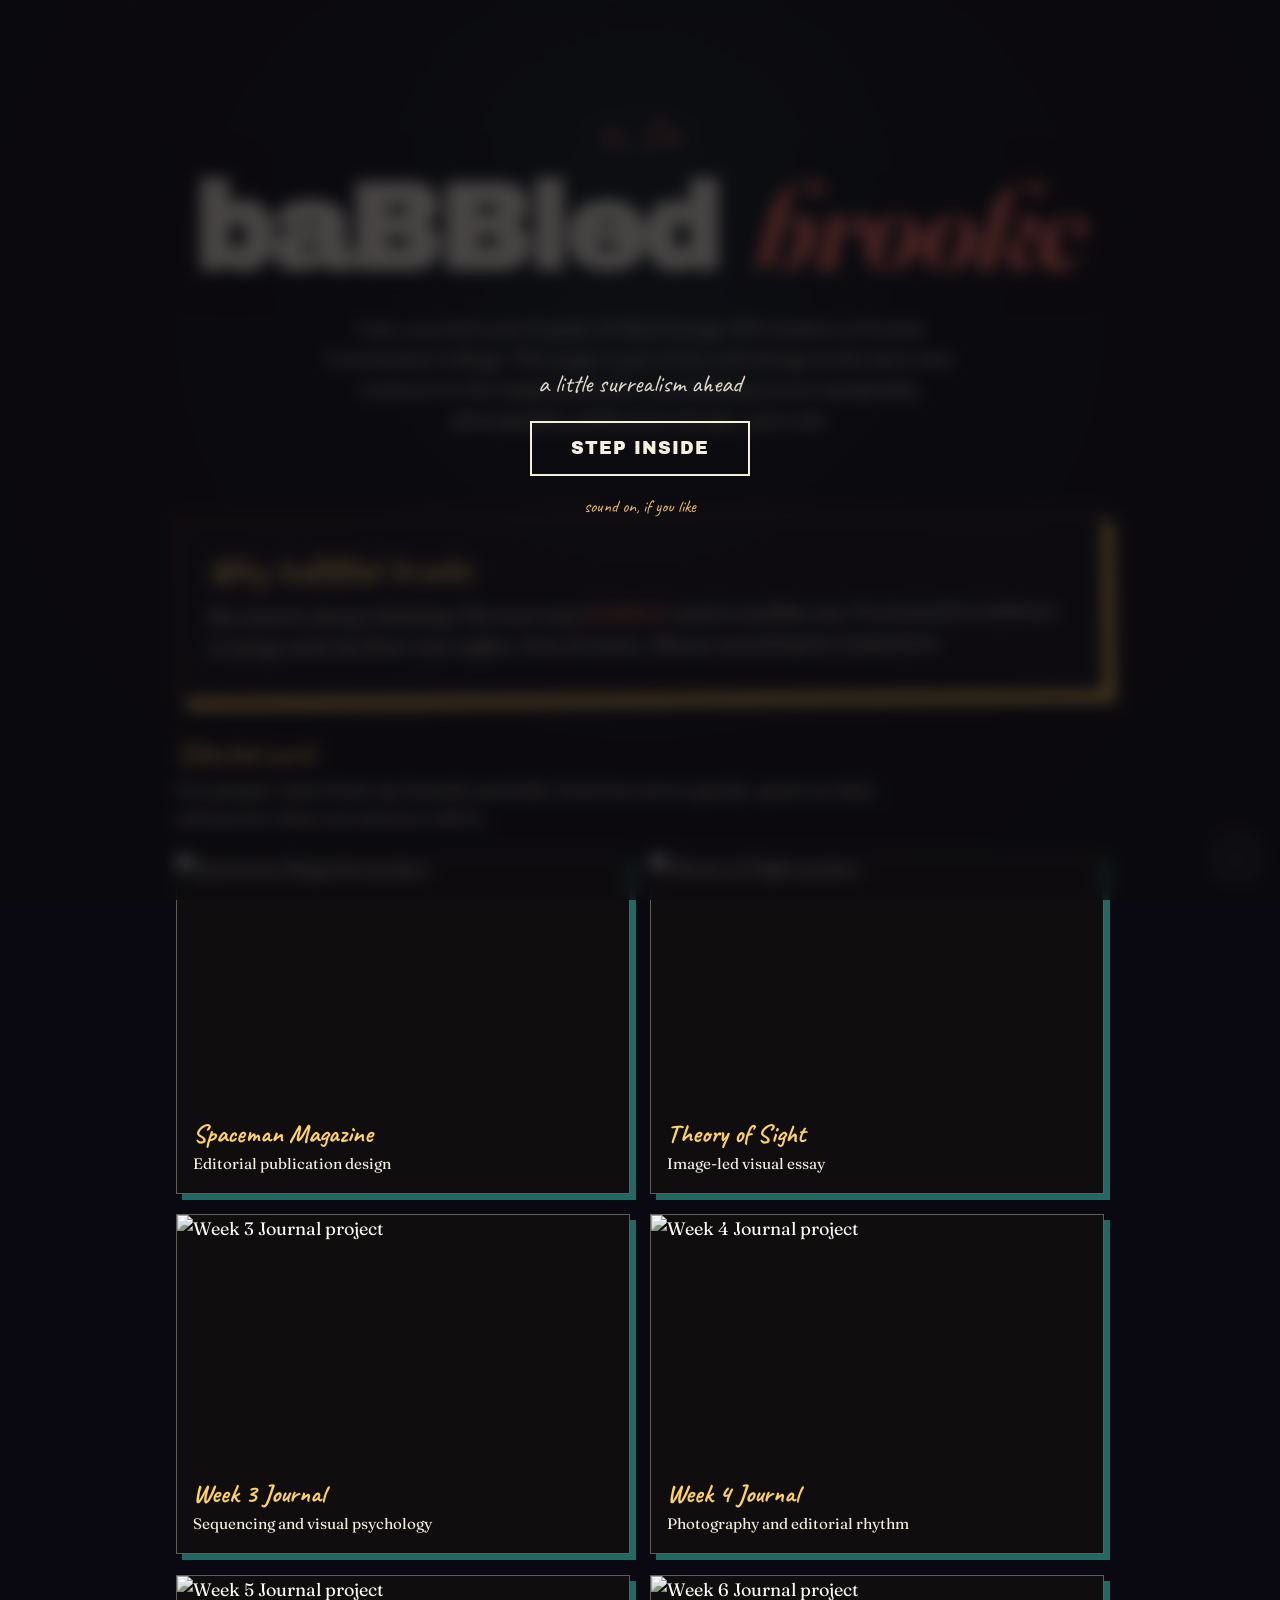
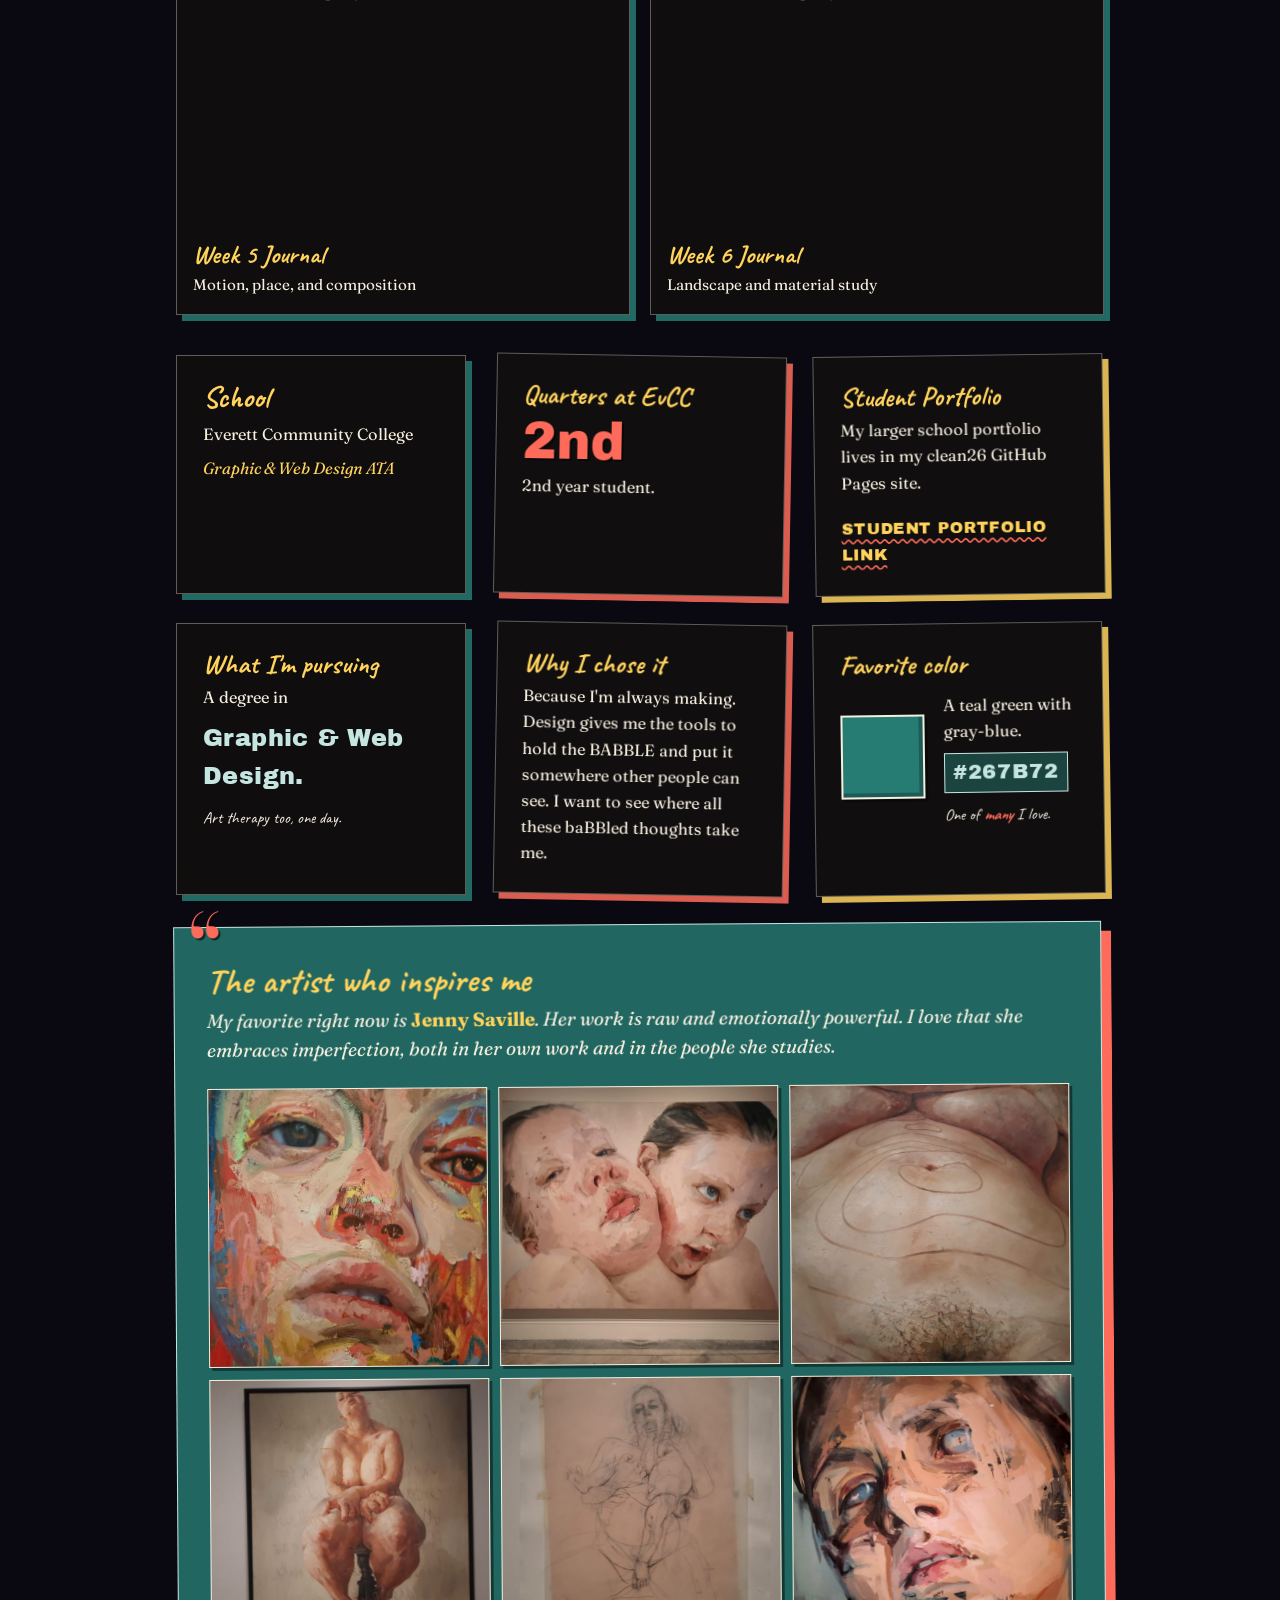
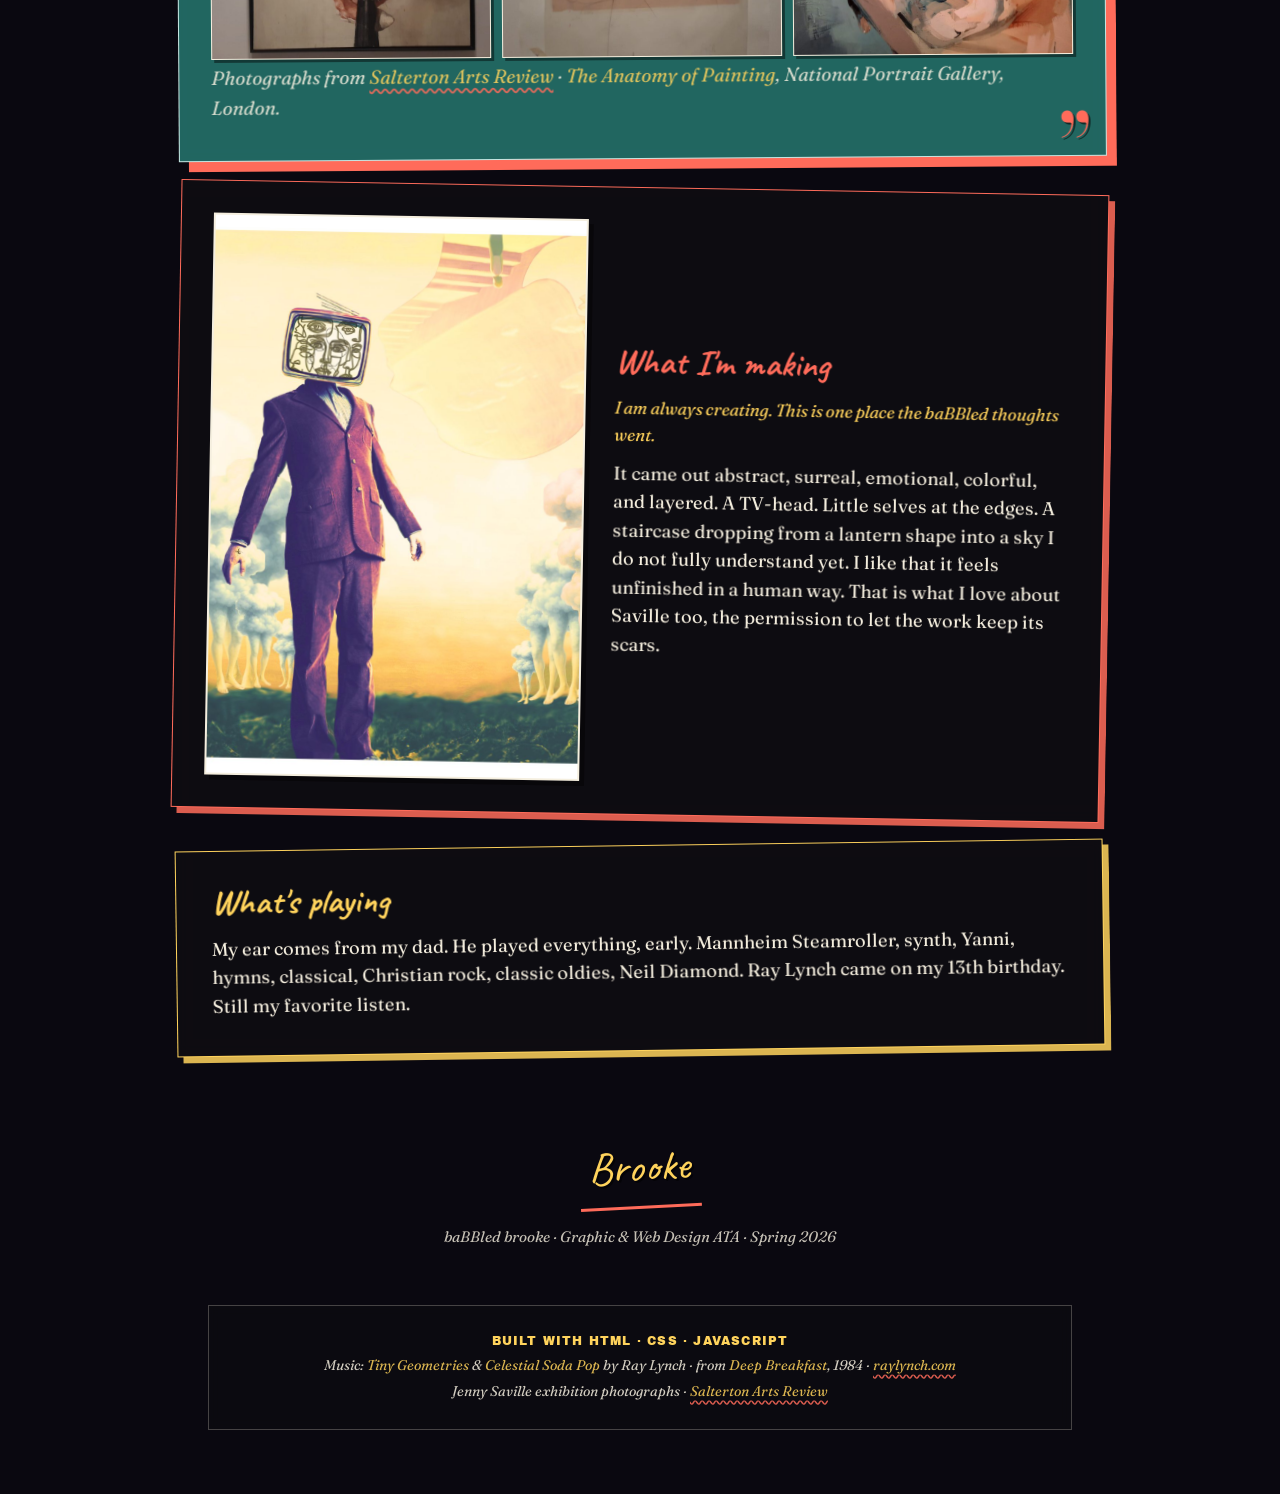
==== commit 9799d614: "Add moving live portfolio tiles to Babbled Brooke" ====
--- a/babbled-brooke/index.html
+++ b/babbled-brooke/index.html
@@ -235,6 +235,93 @@
             letter-spacing: 0.06em;
         }
 
+
+
+        @keyframes portfolioCardFloat {
+            0%, 100% { transform: translateY(0) rotate(0deg); }
+            50% { transform: translateY(-7px) rotate(-0.35deg); }
+        }
+
+        .portfolio-showcase {
+            margin: 2.6rem 0 0;
+        }
+
+        .portfolio-showcase > h2 {
+            margin-bottom: .3rem;
+        }
+
+        .portfolio-showcase > p {
+            color: var(--cream);
+            max-width: 44rem;
+        }
+
+        .portfolio-grid {
+            display: grid;
+            grid-template-columns: repeat(2, minmax(0, 1fr));
+            gap: 1.3rem;
+            margin-top: 1.3rem;
+        }
+
+        .portfolio-tile {
+            display: block;
+            min-width: 0;
+            color: inherit;
+            text-decoration: none;
+            background: rgba(20, 17, 14, 0.68);
+            border: 1.5px solid rgba(245, 239, 223, 0.35);
+            box-shadow: 6px 6px 0 rgba(38, 123, 114, 0.85);
+            overflow: hidden;
+            animation: portfolioCardFloat 7s ease-in-out infinite;
+            transition: transform .25s ease, box-shadow .25s ease, border-color .25s ease;
+            will-change: transform;
+        }
+
+        .portfolio-tile:nth-child(2n) { animation-delay: -2.1s; }
+        .portfolio-tile:nth-child(3n) { animation-delay: -4.2s; }
+
+        .portfolio-tile:hover,
+        .portfolio-tile:focus-visible {
+            color: inherit;
+            border-color: var(--teal-light);
+            box-shadow: 10px 10px 0 var(--coral);
+            transform: translateY(-11px) rotate(-.7deg) scale(1.015);
+            animation-play-state: paused;
+            outline: none;
+        }
+
+        .portfolio-tile img {
+            display: block;
+            width: 100%;
+            aspect-ratio: 16 / 9;
+            object-fit: cover;
+            filter: grayscale(.76) contrast(1.08);
+        }
+
+        .portfolio-tile strong,
+        .portfolio-tile span {
+            display: block;
+            padding-inline: 1rem;
+        }
+
+        .portfolio-tile strong {
+            color: var(--sun);
+            font-family: 'Caveat', cursive;
+            font-size: 1.6rem;
+            line-height: 1.1;
+            margin-top: .7rem;
+        }
+
+        .portfolio-tile span {
+            color: var(--cream);
+            font-size: .95rem;
+            padding-top: .25rem;
+            padding-bottom: 1rem;
+        }
+
+        @media (prefers-reduced-motion: reduce) {
+            .portfolio-tile { animation: none; transition: border-color .2s ease, box-shadow .2s ease; }
+        }
+
         .cards {
             display: grid;
             grid-template-columns: repeat(auto-fit, minmax(min(100%, 260px), 1fr));
@@ -670,6 +757,19 @@
         <section class="why-block">
             <h2>Why baBBled brooke</h2>
             <p>My mind is always thinking. The non-stop <span class="babble">BABBLE</span> used to madden me. I've learned to embrace it and go with the flow. Late nights. A lot of music. Always searching for inspiration.</p>
+        </section>
+
+        <section class="portfolio-showcase" aria-labelledby="selected-work-heading">
+            <h2 id="selected-work-heading">Selected work</h2>
+            <p>Live project views from my broader portfolio. Each box moves gently, opens on click, and pauses when you interact with it.</p>
+            <div class="portfolio-grid">
+                <a class="portfolio-tile" href="https://brookehoward2008-droid.github.io/Spaceman-Magazine_Graph-130/final/index.html"><img src="https://brookehoward2008-droid.github.io/Spaceman-Magazine_Graph-130/images/optimized/21.jpg" alt="Spaceman Magazine project"><strong>Spaceman Magazine</strong><span>Editorial publication design</span></a>
+                <a class="portfolio-tile" href="https://brookehoward2008-droid.github.io/theory-of-sigh/"><img src="https://brookehoward2008-droid.github.io/theory-of-sigh/images/labeled/a58-social-constraint-see-plus-np3s9byoqac-unsplash.jpg" alt="Theory of Sight project"><strong>Theory of Sight</strong><span>Image-led visual essay</span></a>
+                <a class="portfolio-tile" href="https://brookehoward2008-droid.github.io/clean26/pages/journal-week-3-bh/"><img src="https://brookehoward2008-droid.github.io/clean26/pages/journal-week-3-bh/assets/week3-card.jpg" alt="Week 3 Journal project"><strong>Week 3 Journal</strong><span>Sequencing and visual psychology</span></a>
+                <a class="portfolio-tile" href="https://brookehoward2008-droid.github.io/clean26/pages/journal-week-4-bh/"><img src="https://brookehoward2008-droid.github.io/clean26/pages/journal-week-4-bh/assets/week4-card.jpg" alt="Week 4 Journal project"><strong>Week 4 Journal</strong><span>Photography and editorial rhythm</span></a>
+                <a class="portfolio-tile" href="https://brookehoward2008-droid.github.io/clean26/pages/journal-week-5-bh/"><img src="https://brookehoward2008-droid.github.io/clean26/pages/journal-week-5-bh/assets/surreal-seville-loop.gif" alt="Week 5 Journal project"><strong>Week 5 Journal</strong><span>Motion, place, and composition</span></a>
+                <a class="portfolio-tile" href="https://brookehoward2008-droid.github.io/clean26/pages/journal-week-6-bh/"><img src="https://brookehoward2008-droid.github.io/clean26/assets/previews/stone-layer.webp" alt="Week 6 Journal project"><strong>Week 6 Journal</strong><span>Landscape and material study</span></a>
+            </div>
         </section>
 
         <section class="cards">
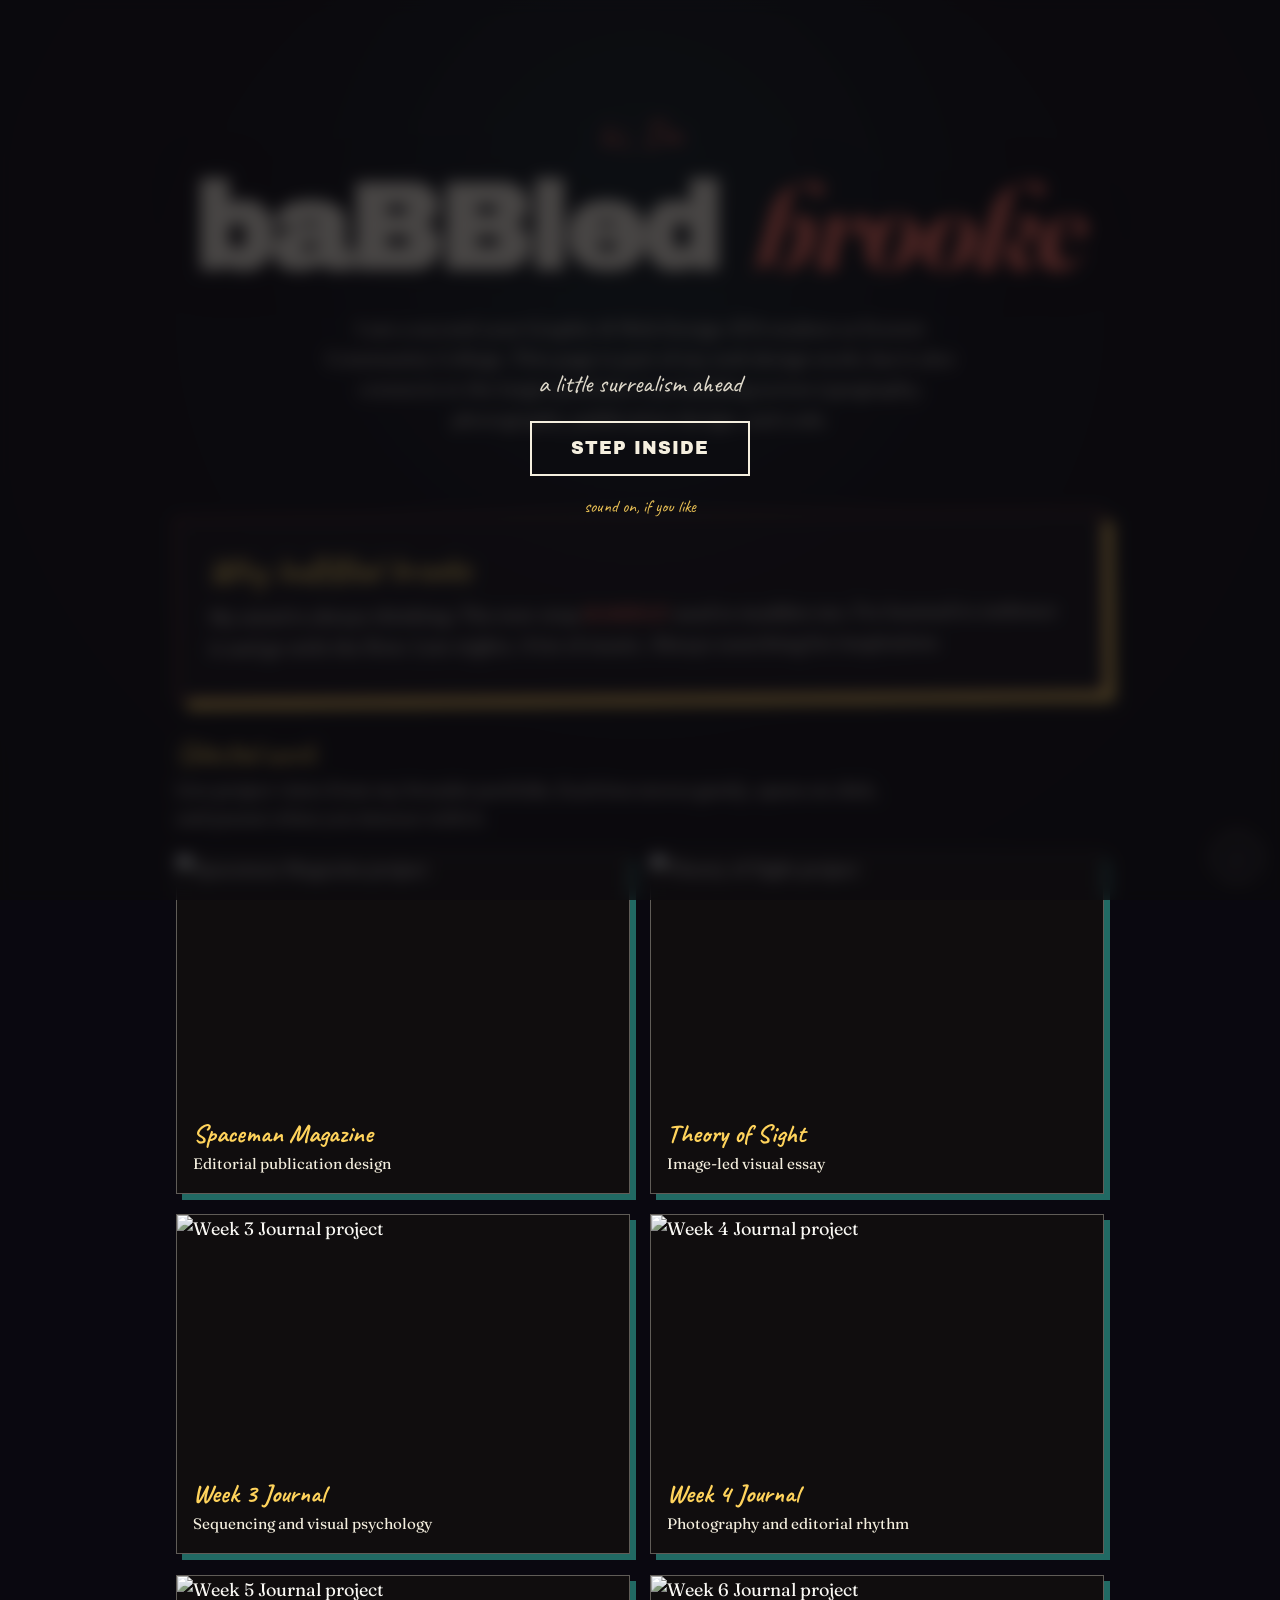
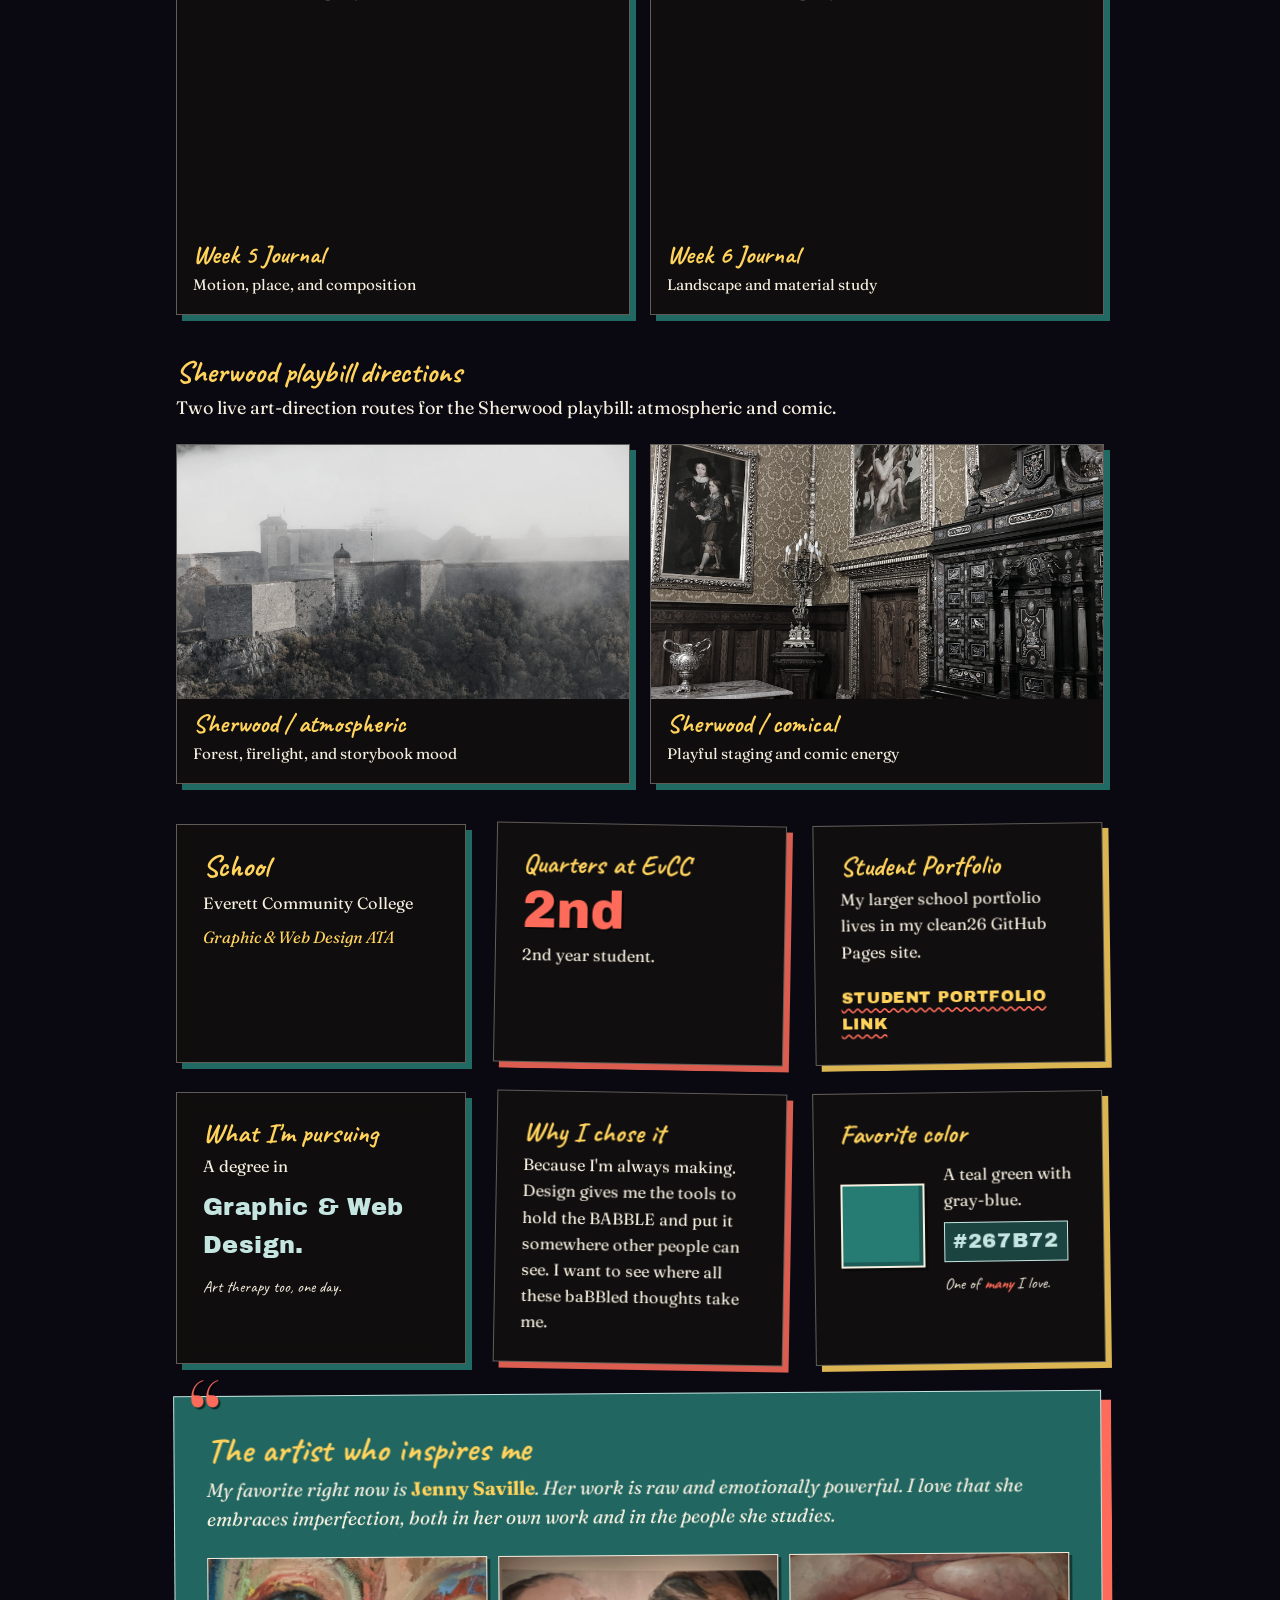
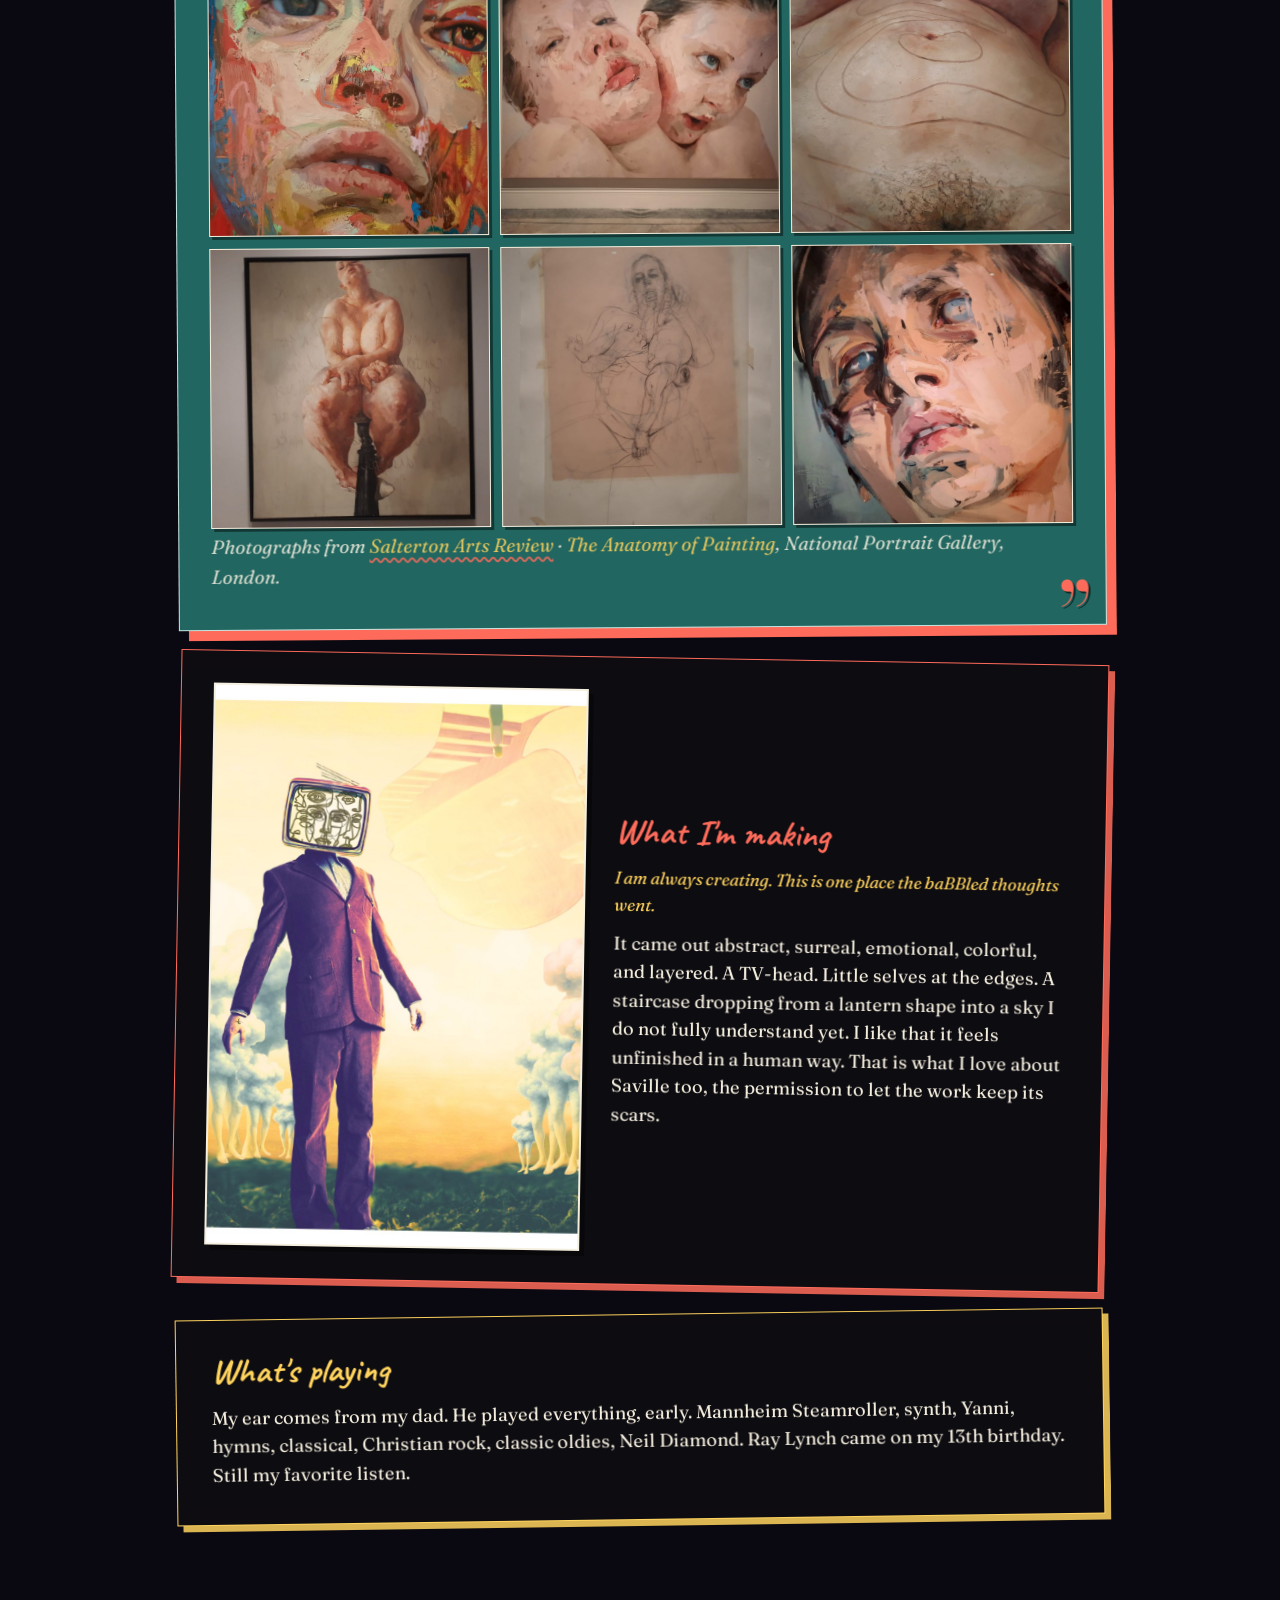
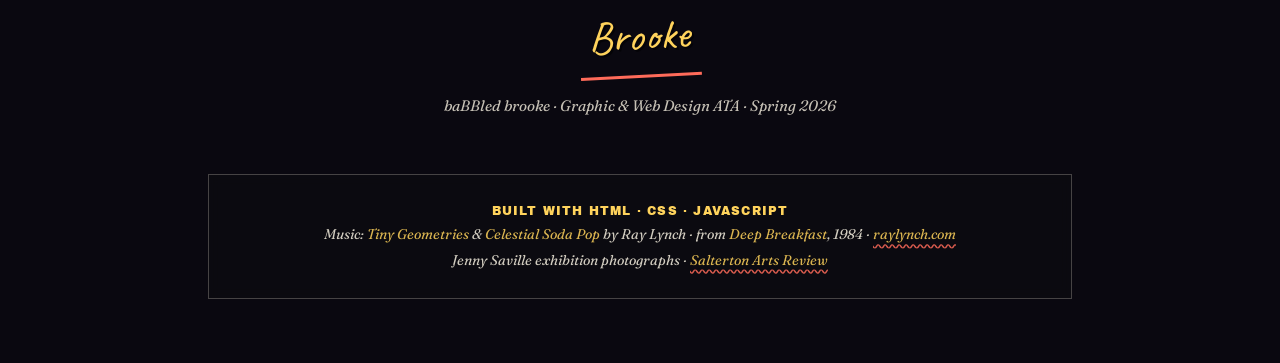
==== commit 93bc4ad3: "Add Sherwood playbill portfolio directions" ====
--- a/babbled-brooke/index.html
+++ b/babbled-brooke/index.html
@@ -772,6 +772,15 @@
             </div>
         </section>
 
+        <section class="portfolio-showcase" aria-labelledby="sherwood-work-heading">
+            <h2 id="sherwood-work-heading">Sherwood playbill directions</h2>
+            <p>Two live art-direction routes for the Sherwood playbill: atmospheric and comic.</p>
+            <div class="portfolio-grid">
+                <a class="portfolio-tile" href="https://brookehoward2008-droid.github.io/spring2026/sherwood-playbill/"><img src="https://brookehoward2008-droid.github.io/spring2026/sherwood-playbill/assets/img/castle-mist.jpg" alt="Atmospheric Sherwood playbill direction"><strong>Sherwood / atmospheric</strong><span>Forest, firelight, and storybook mood</span></a>
+                <a class="portfolio-tile" href="https://brookehoward2008-droid.github.io/spring2026/sherwood-playbill-comical/"><img src="https://brookehoward2008-droid.github.io/spring2026/sherwood-playbill-comical/assets/img/merry-tavern.jpg" alt="Comical Sherwood playbill direction"><strong>Sherwood / comical</strong><span>Playful staging and comic energy</span></a>
+            </div>
+        </section>
+
         <section class="cards">
 
             <article class="card">
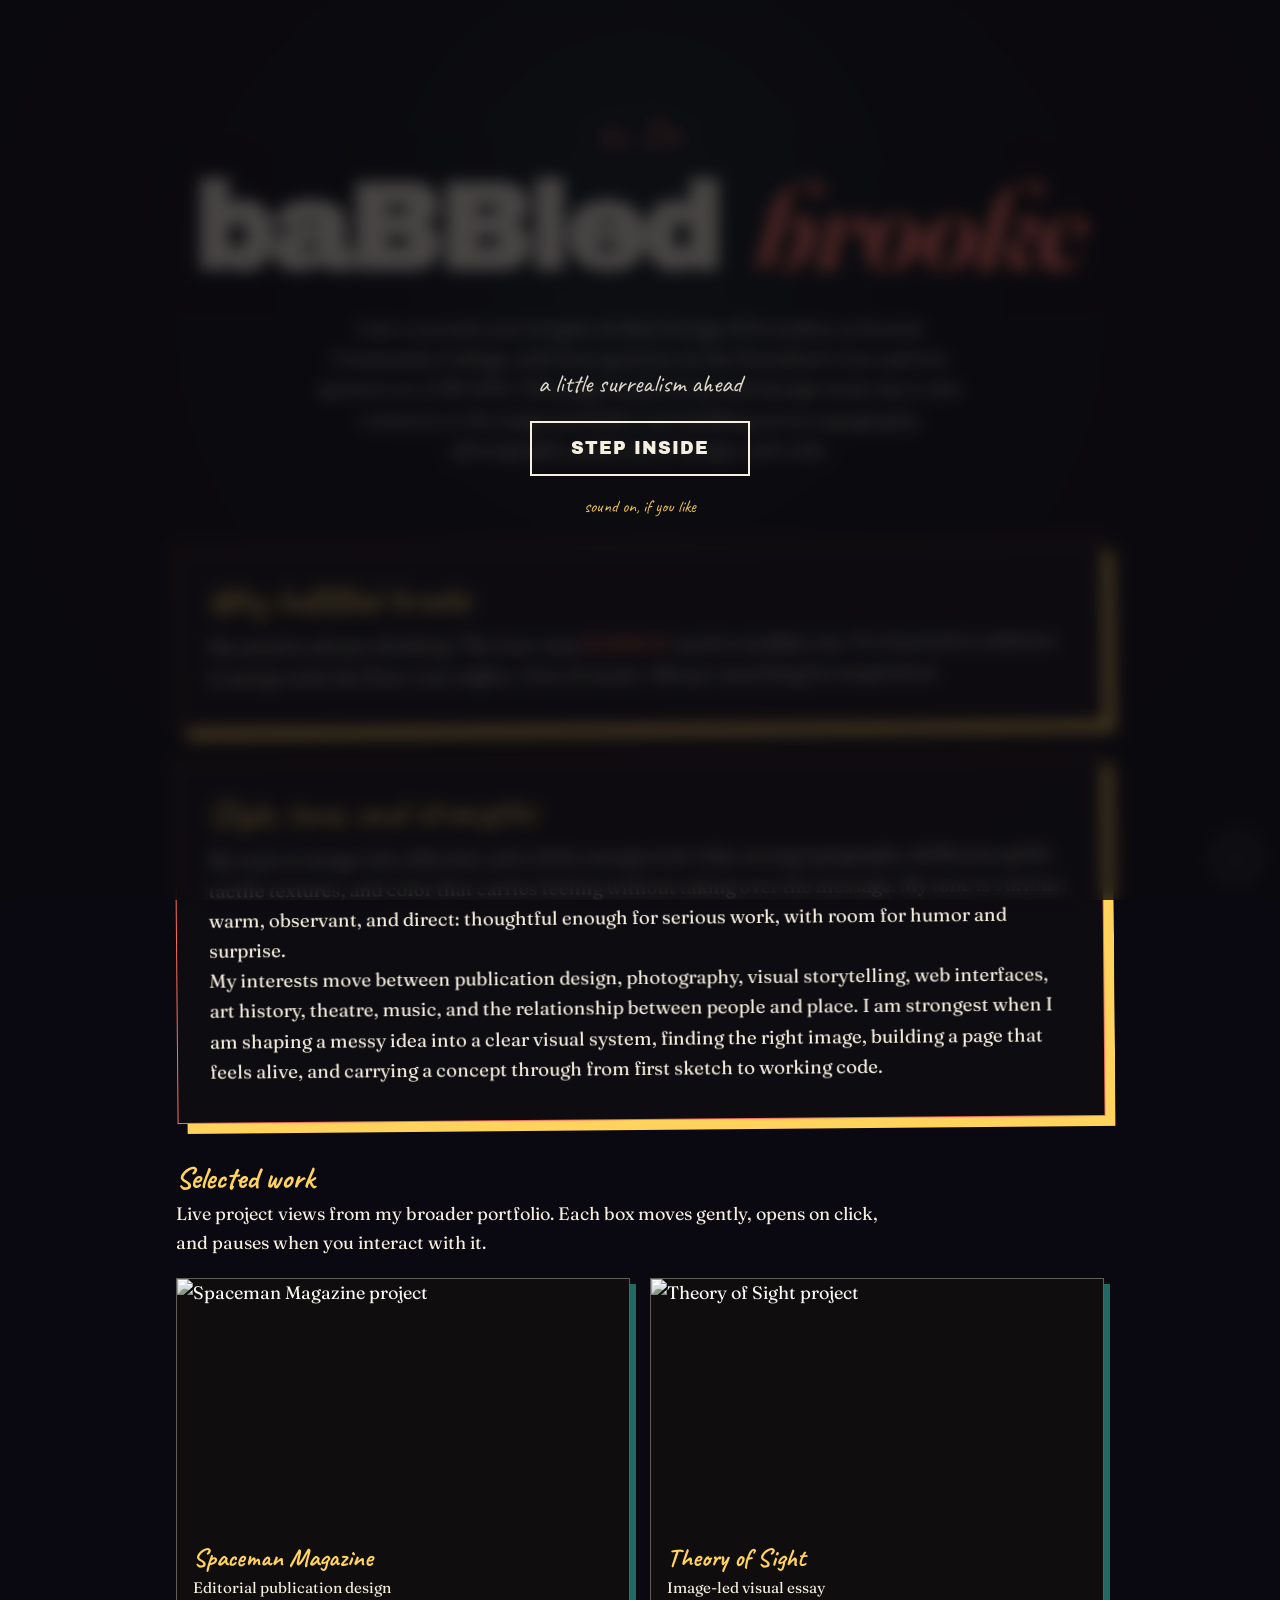
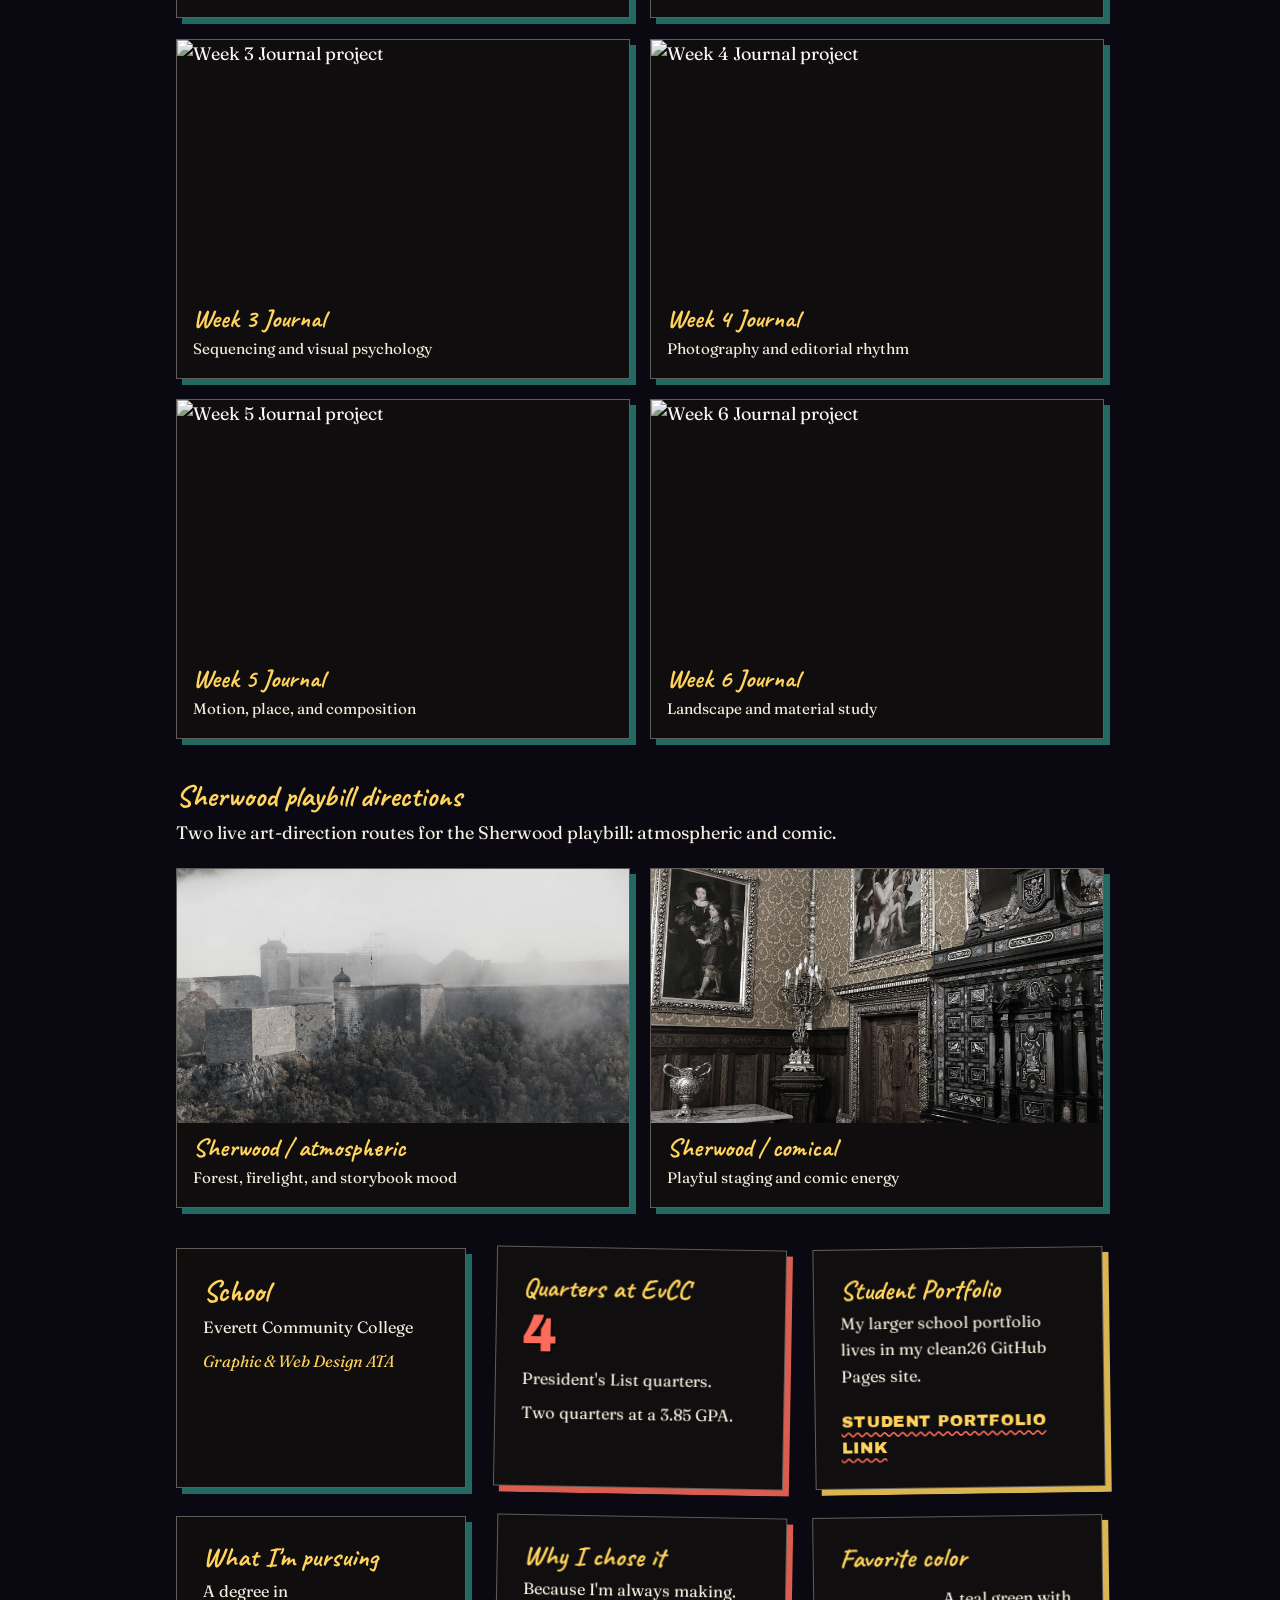
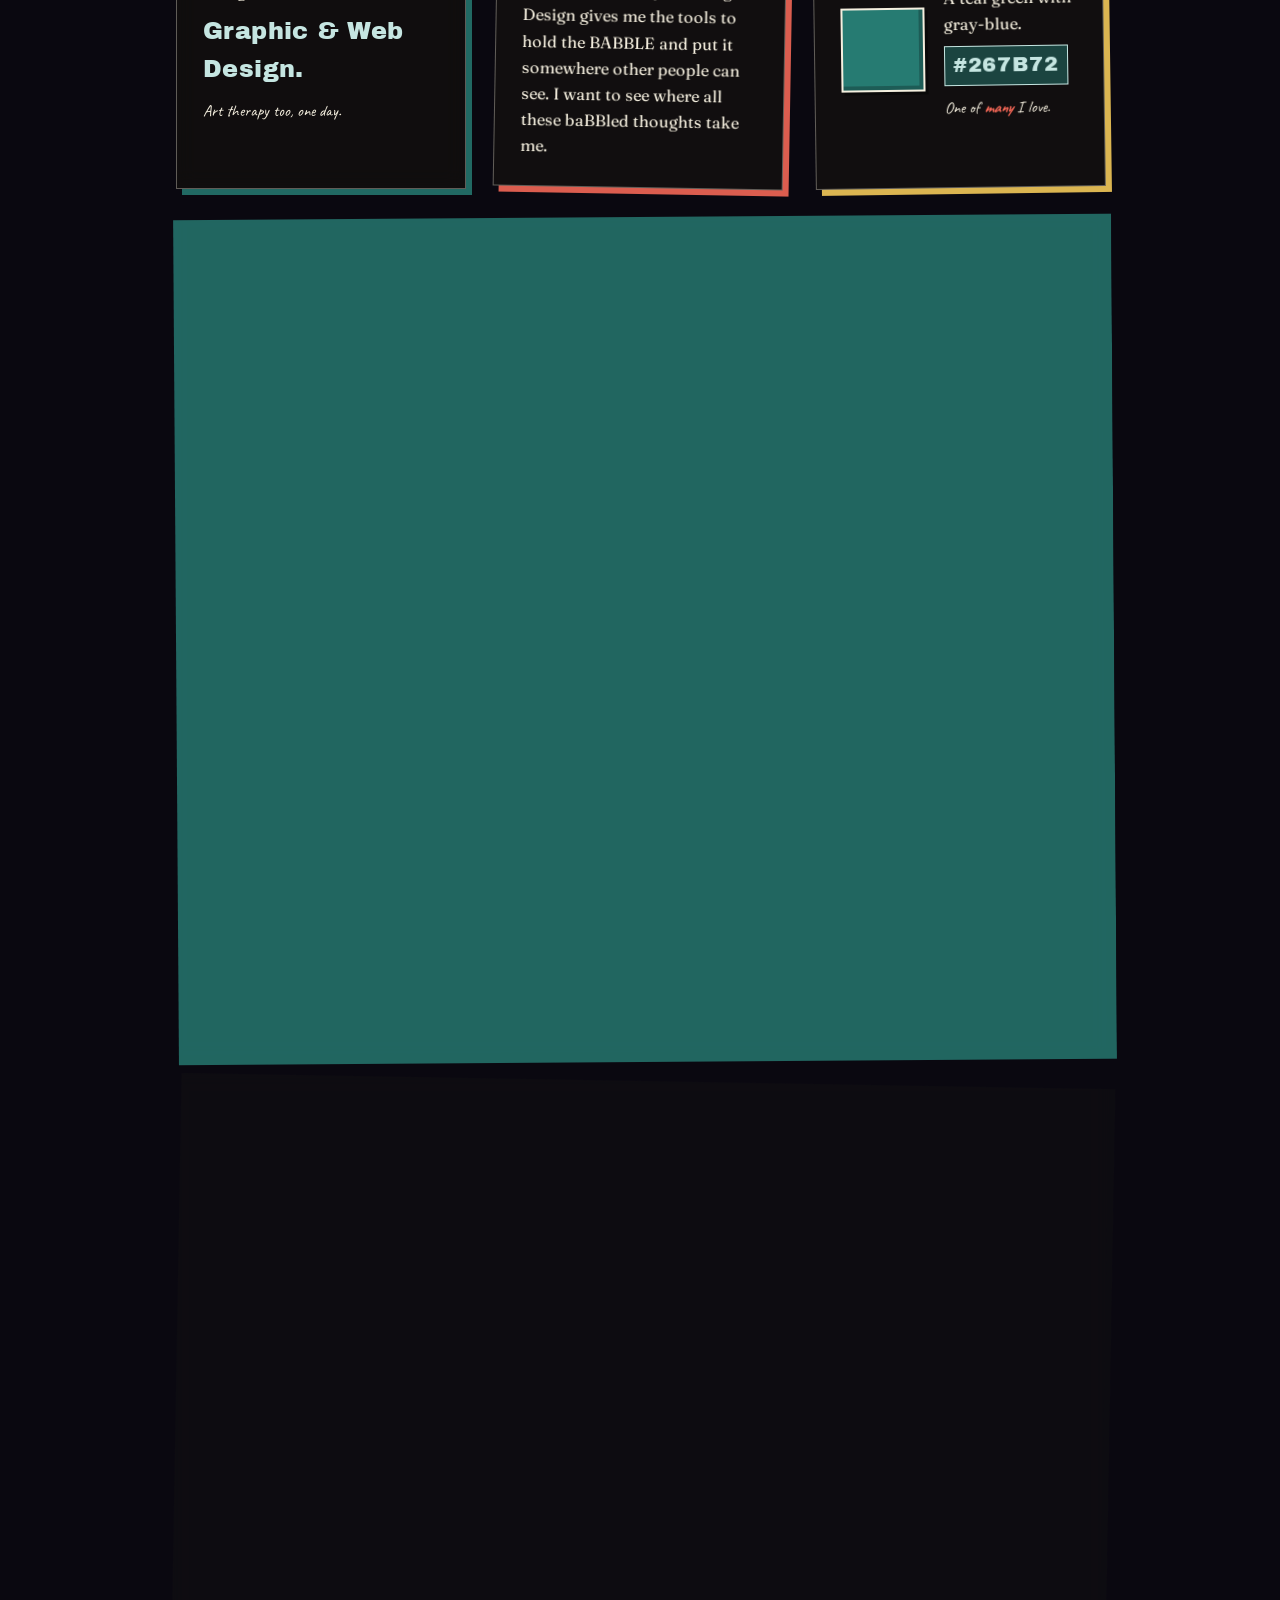
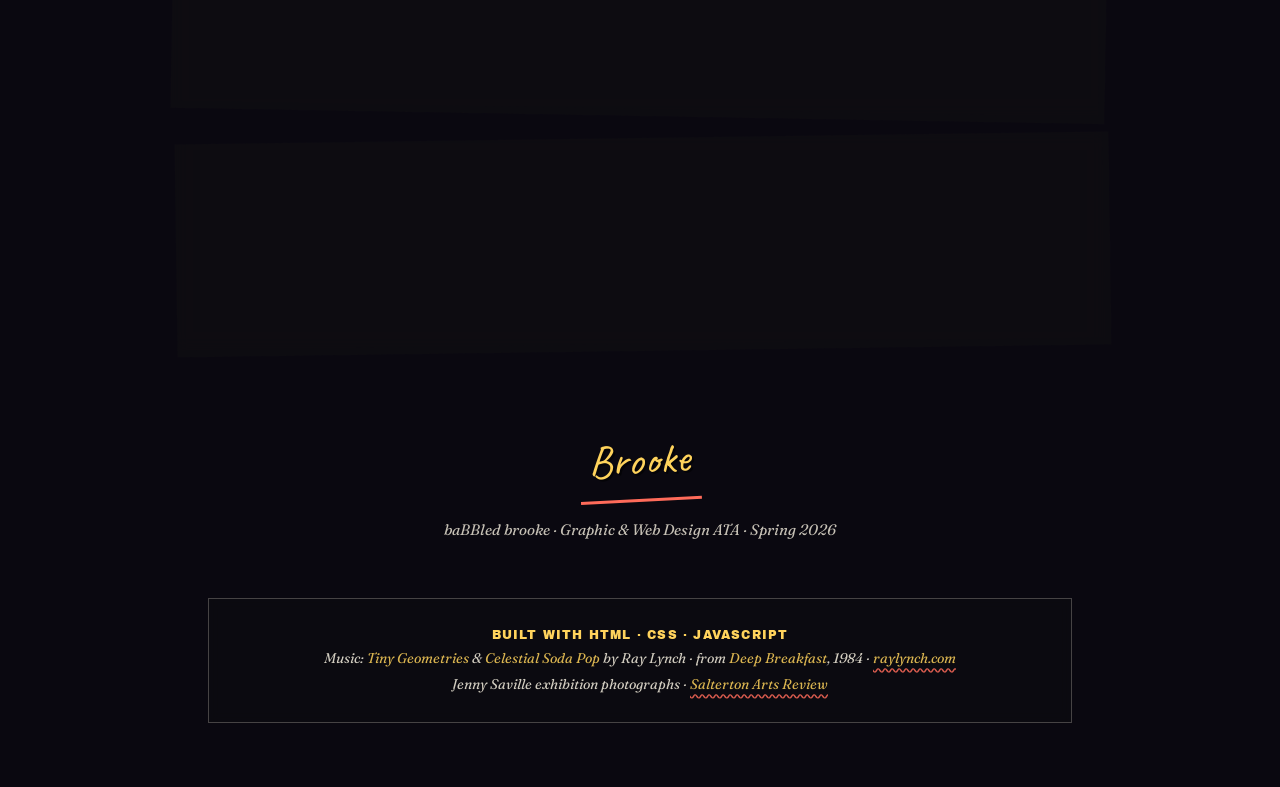
==== commit 2eea26d8: "Update Babbled Brooke profile and academic details" ====
--- a/babbled-brooke/index.html
+++ b/babbled-brooke/index.html
@@ -748,7 +748,8 @@
             <p class="hello">hi, I'm</p>
             <h1>baBBled <span class="brooke">brooke</span></h1>
             <p class="blurb">
-                I am a second-year Graphic &amp; Web Design ATA student at Everett Community College.
+                I am a second-year Graphic &amp; Web Design ATA student at Everett Community College,
+                with four quarters on the President's List and two quarters at a 3.85 GPA.
                 This page is part of my web design work, but it also connects to the larger portfolio
                 I am building across typography, photography, publication design, and code.
             </p>
@@ -757,6 +758,12 @@
         <section class="why-block">
             <h2>Why baBBled brooke</h2>
             <p>My mind is always thinking. The non-stop <span class="babble">BABBLE</span> used to madden me. I've learned to embrace it and go with the flow. Late nights. A lot of music. Always searching for inspiration.</p>
+        </section>
+
+        <section class="why-block">
+            <h2>Style, tone, and strengths</h2>
+            <p>My style is image-led, editorial, and a little unexpected. I like strong typography, deliberate grids, tactile textures, and color that carries feeling without taking over the message. My tone is curious, warm, observant, and direct: thoughtful enough for serious work, with room for humor and surprise.</p>
+            <p>My interests move between publication design, photography, visual storytelling, web interfaces, art history, theatre, music, and the relationship between people and place. I am strongest when I am shaping a messy idea into a clear visual system, finding the right image, building a page that feels alive, and carrying a concept through from first sketch to working code.</p>
         </section>
 
         <section class="portfolio-showcase" aria-labelledby="selected-work-heading">
@@ -791,8 +798,9 @@
 
             <article class="card">
                 <h3>Quarters at EvCC</h3>
-                <span class="big">2nd</span>
-                <p>2nd year student.</p>
+                <span class="big">4</span>
+                <p>President's List quarters.</p>
+                <p>Two quarters at a 3.85 GPA.</p>
             </article>
 
             <article class="card">
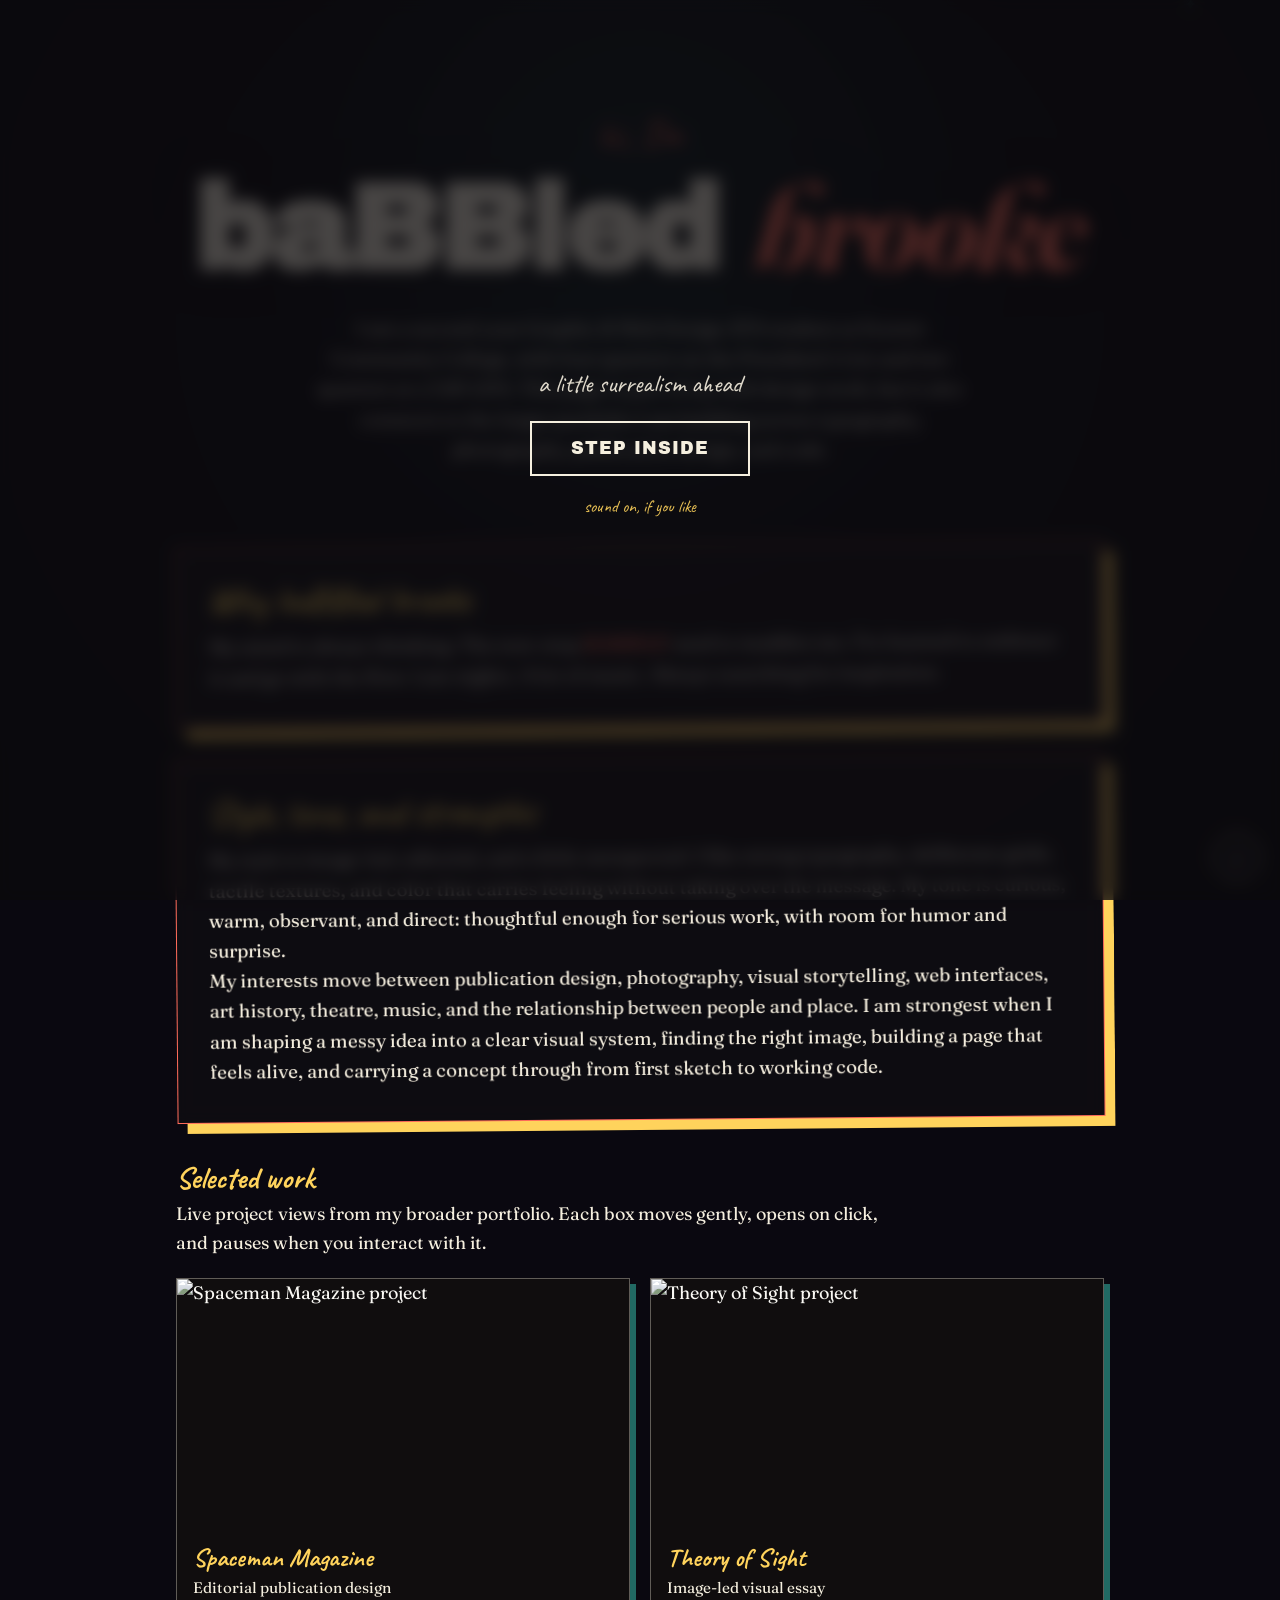
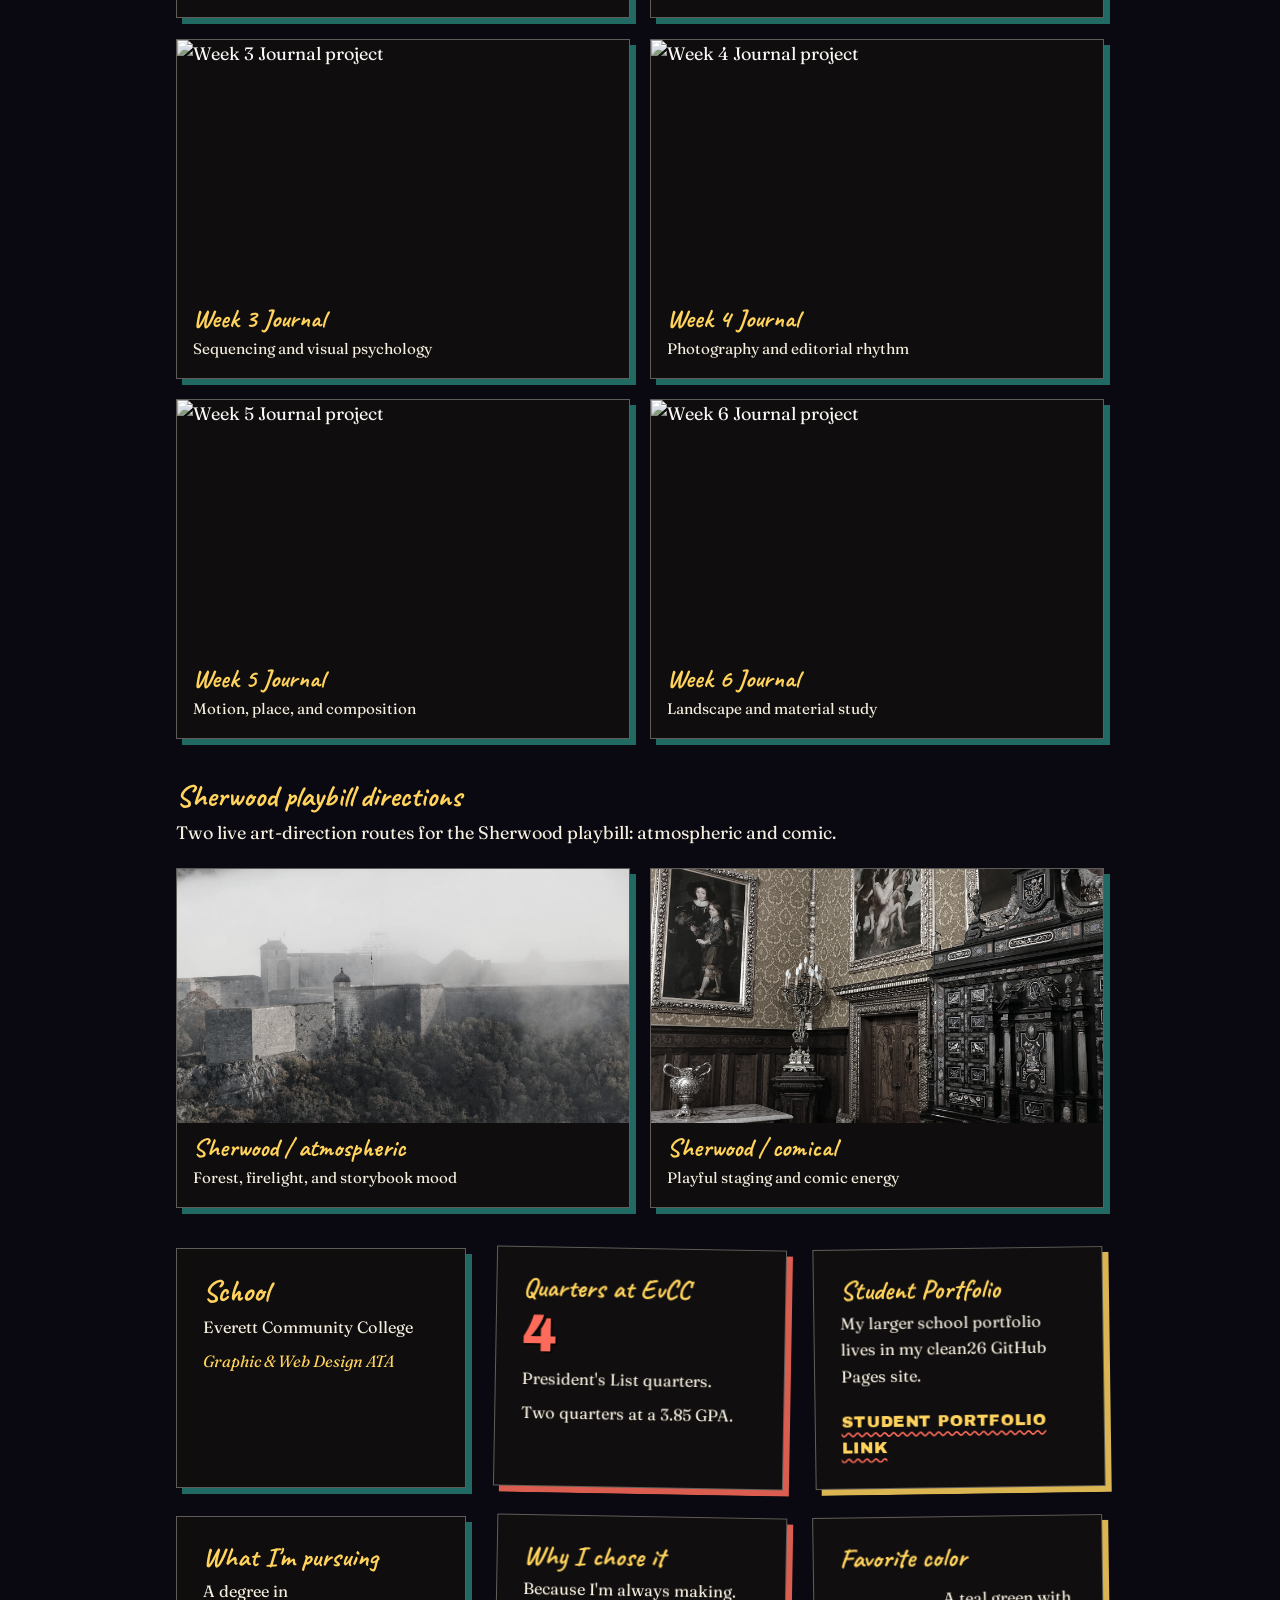
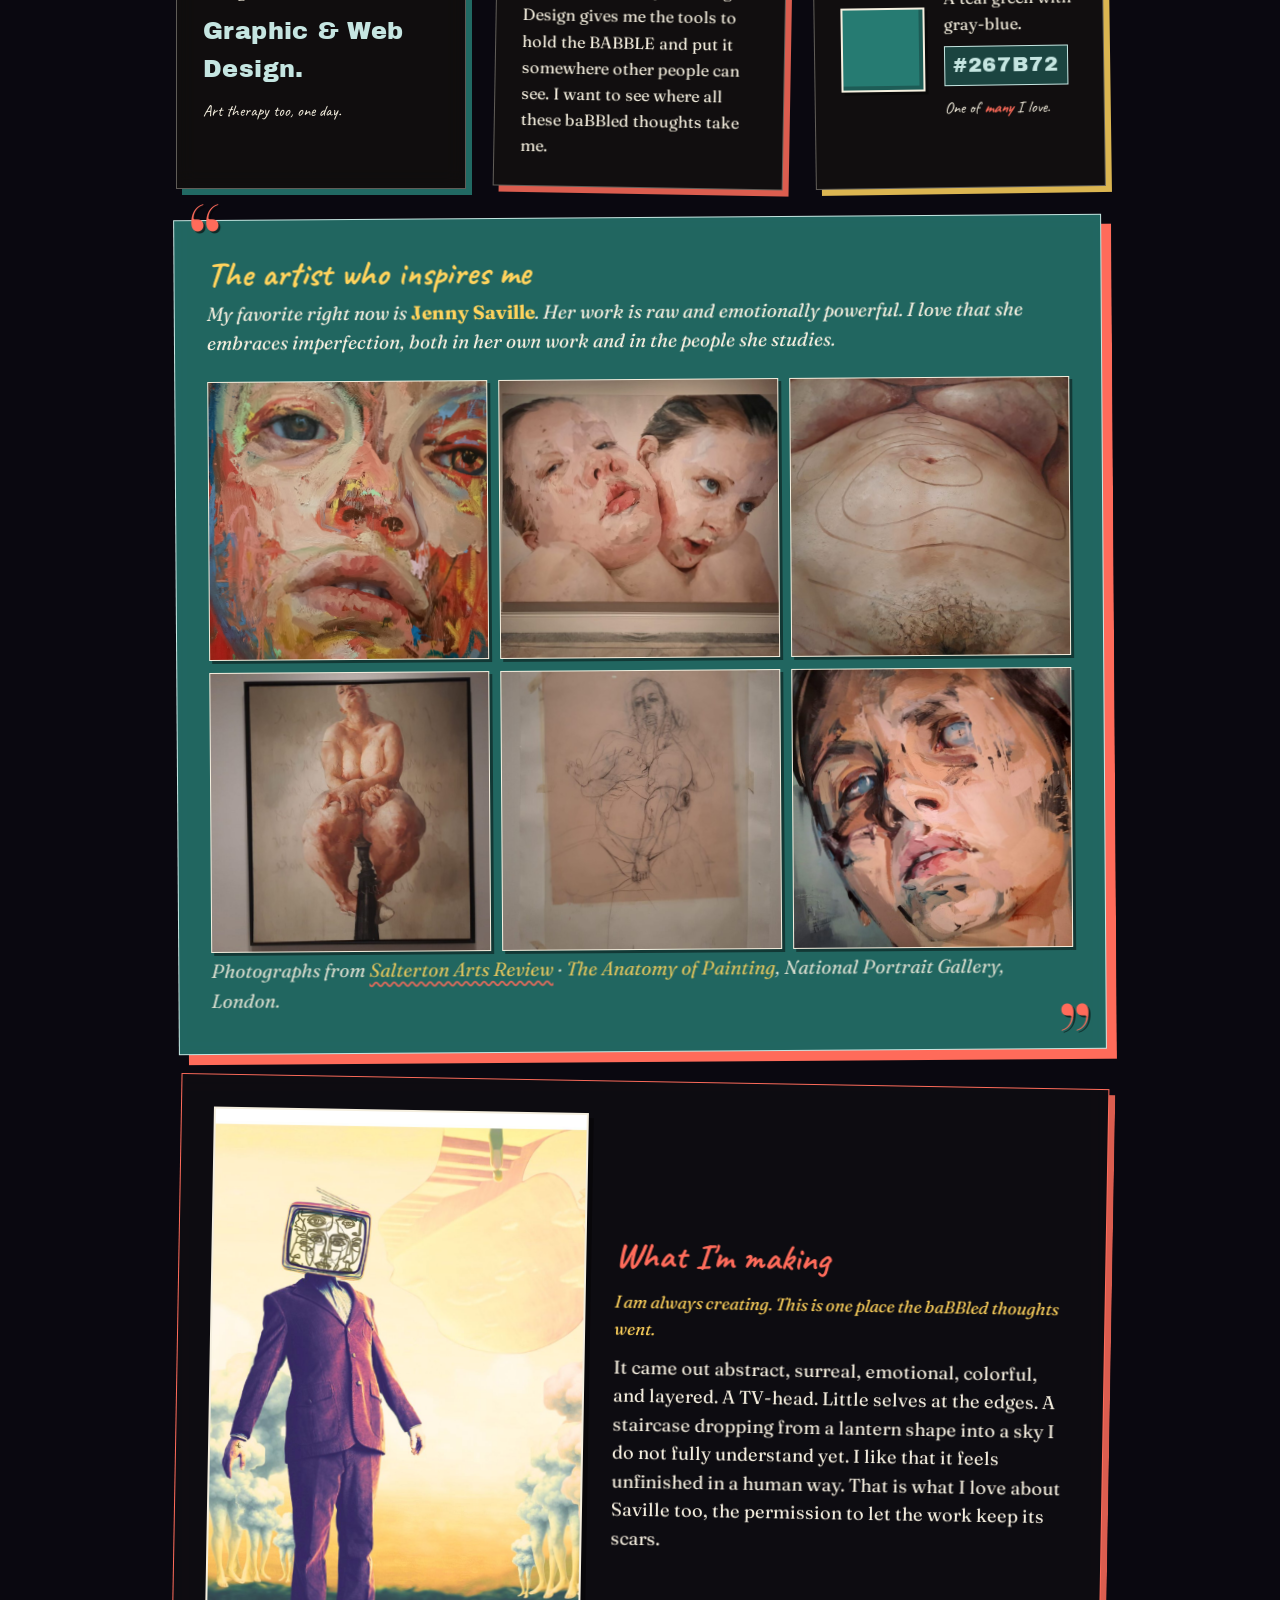
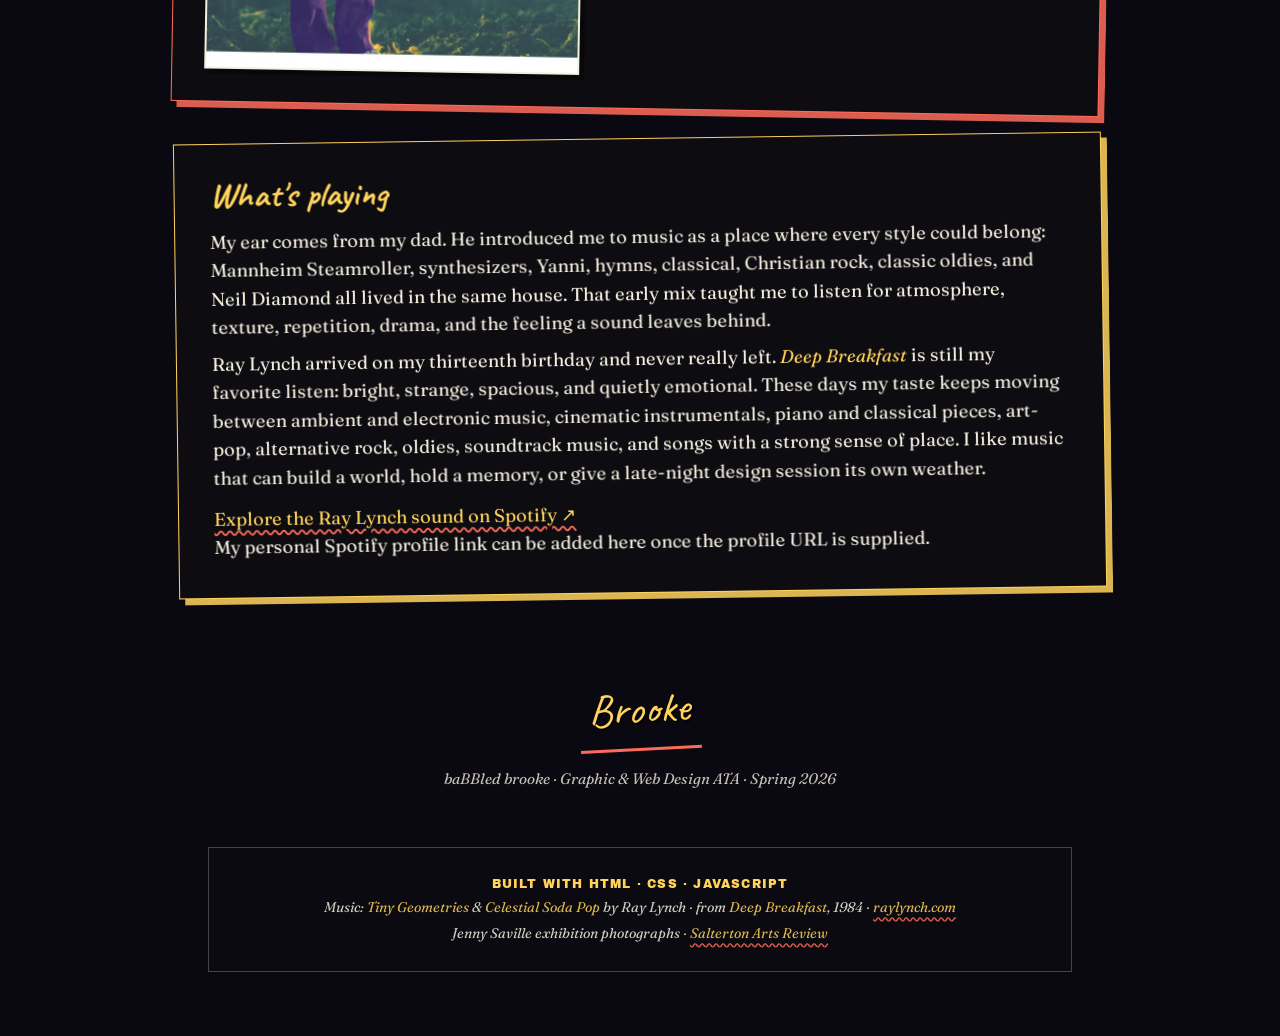
==== commit 0b5e9211: "Expand Babbled Brooke music profile" ====
--- a/babbled-brooke/index.html
+++ b/babbled-brooke/index.html
@@ -867,7 +867,9 @@
             <article class="card music">
                 <div class="music-text">
                     <h2>What's playing</h2>
-                    <p>My ear comes from my dad. He played everything, early. Mannheim Steamroller, synth, Yanni, hymns, classical, Christian rock, classic oldies, Neil Diamond. Ray Lynch came on my 13th birthday. Still my favorite listen.</p>
+                    <p>My ear comes from my dad. He introduced me to music as a place where every style could belong: Mannheim Steamroller, synthesizers, Yanni, hymns, classical, Christian rock, classic oldies, and Neil Diamond all lived in the same house. That early mix taught me to listen for atmosphere, texture, repetition, drama, and the feeling a sound leaves behind.</p>
+                    <p>Ray Lynch arrived on my thirteenth birthday and never really left. <em>Deep Breakfast</em> is still my favorite listen: bright, strange, spacious, and quietly emotional. These days my taste keeps moving between ambient and electronic music, cinematic instrumentals, piano and classical pieces, art-pop, alternative rock, oldies, soundtrack music, and songs with a strong sense of place. I like music that can build a world, hold a memory, or give a late-night design session its own weather.</p>
+                    <p class="aside"><a href="https://open.spotify.com/search/Ray%20Lynch" target="_blank" rel="noopener">Explore the Ray Lynch sound on Spotify ↗</a><br>My personal Spotify profile link can be added here once the profile URL is supplied.</p>
                 </div>
             </article>
 
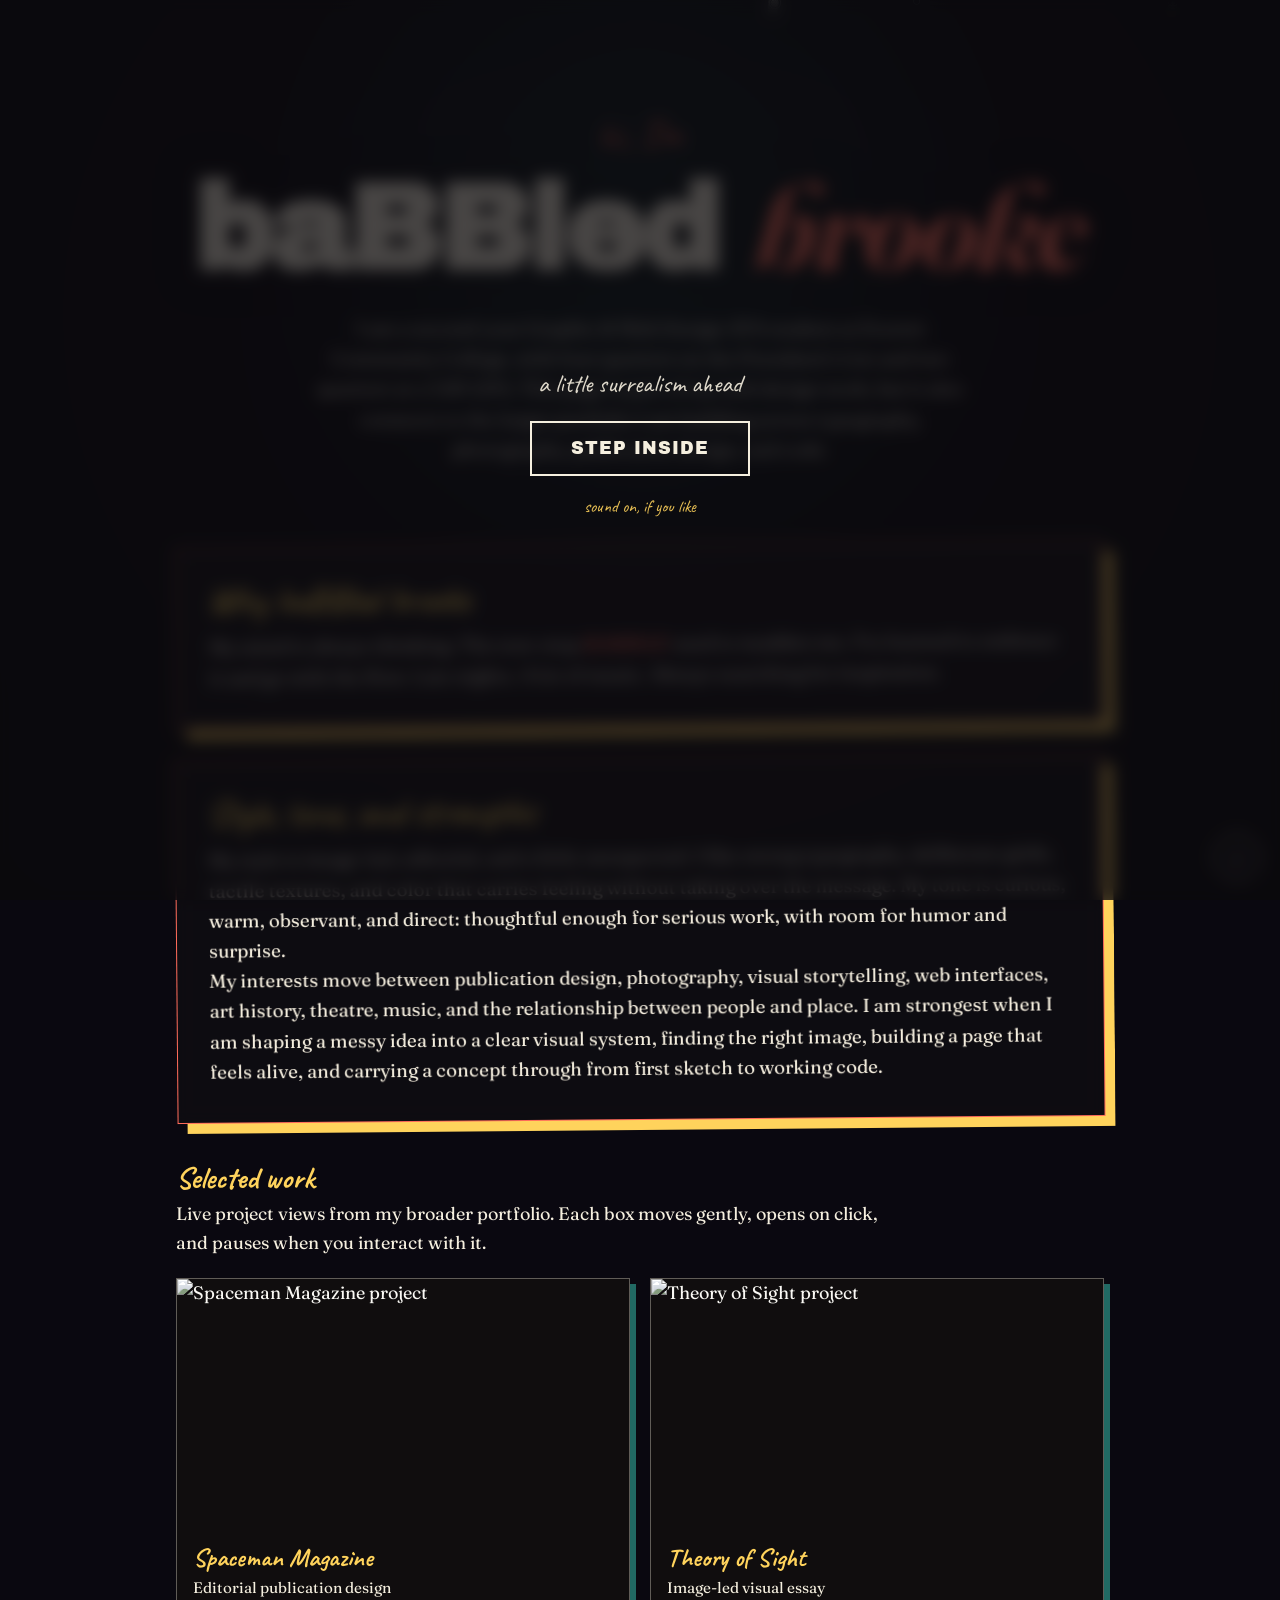
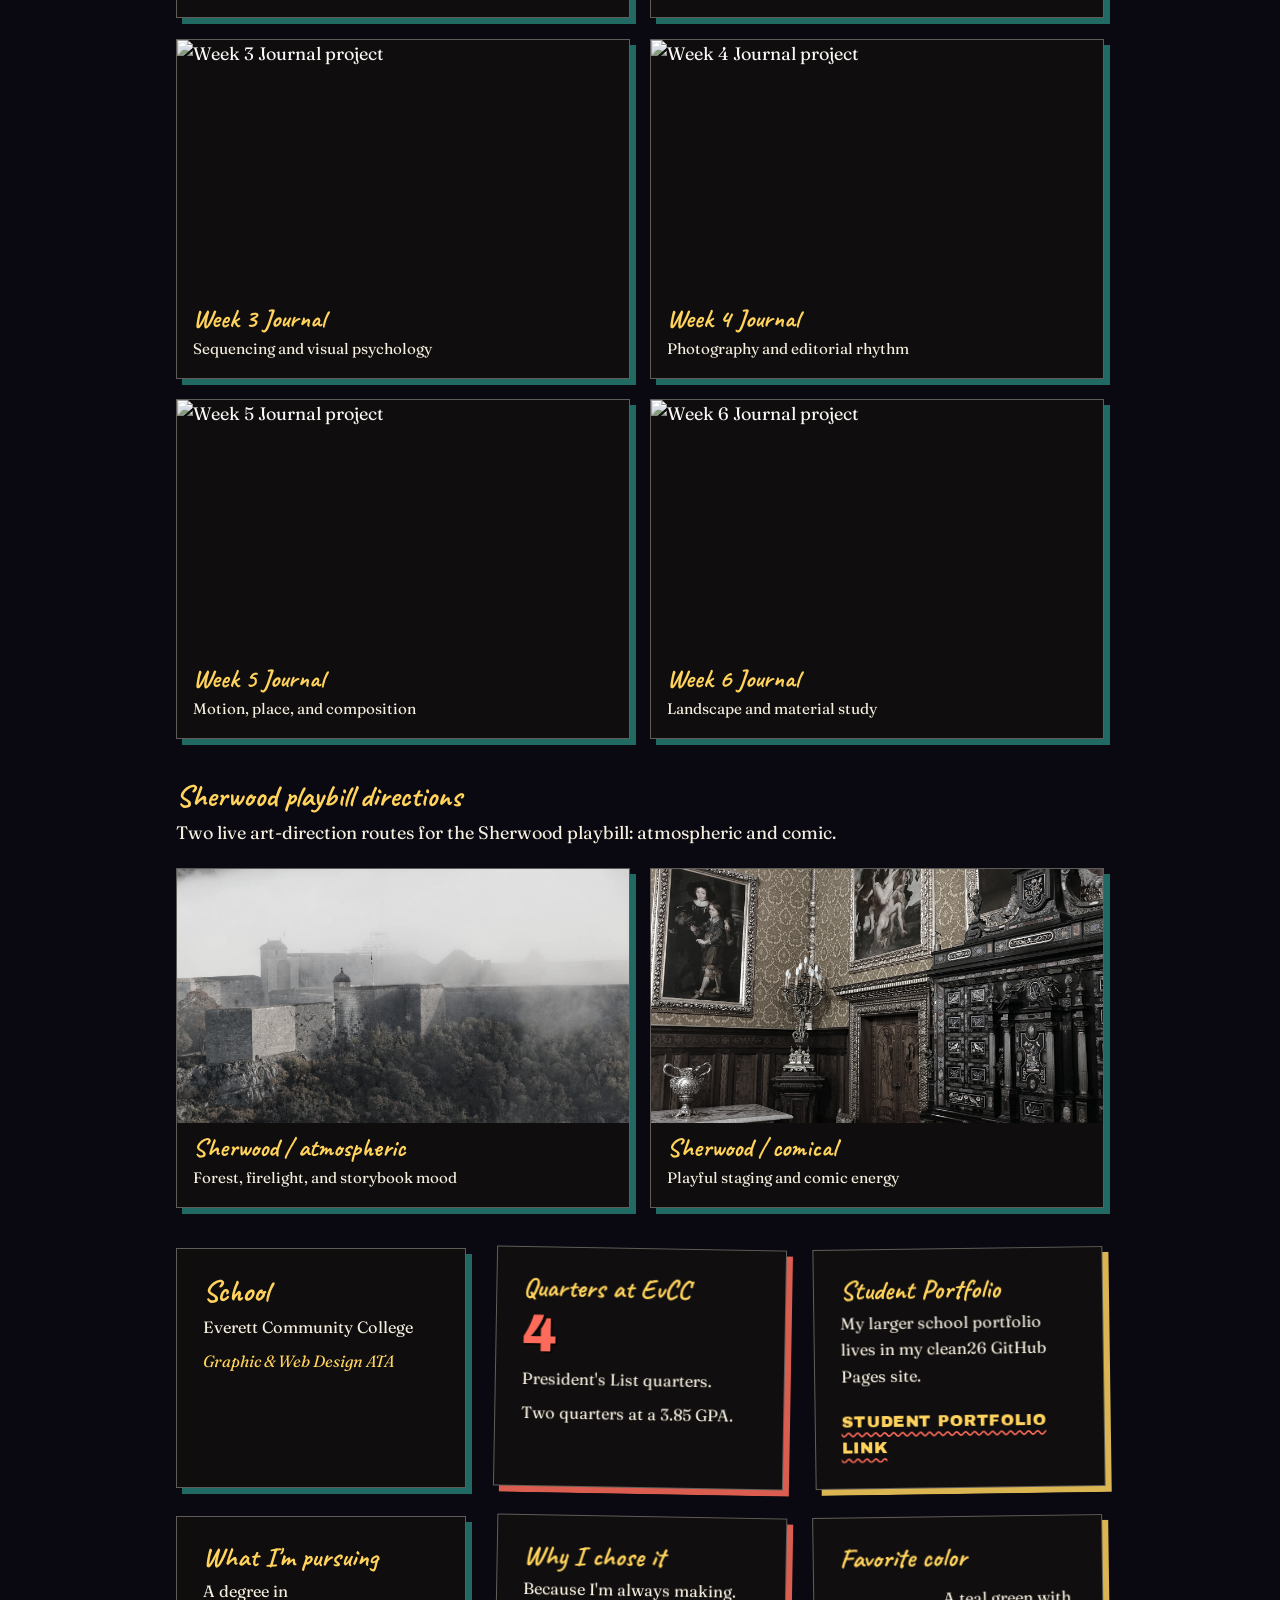
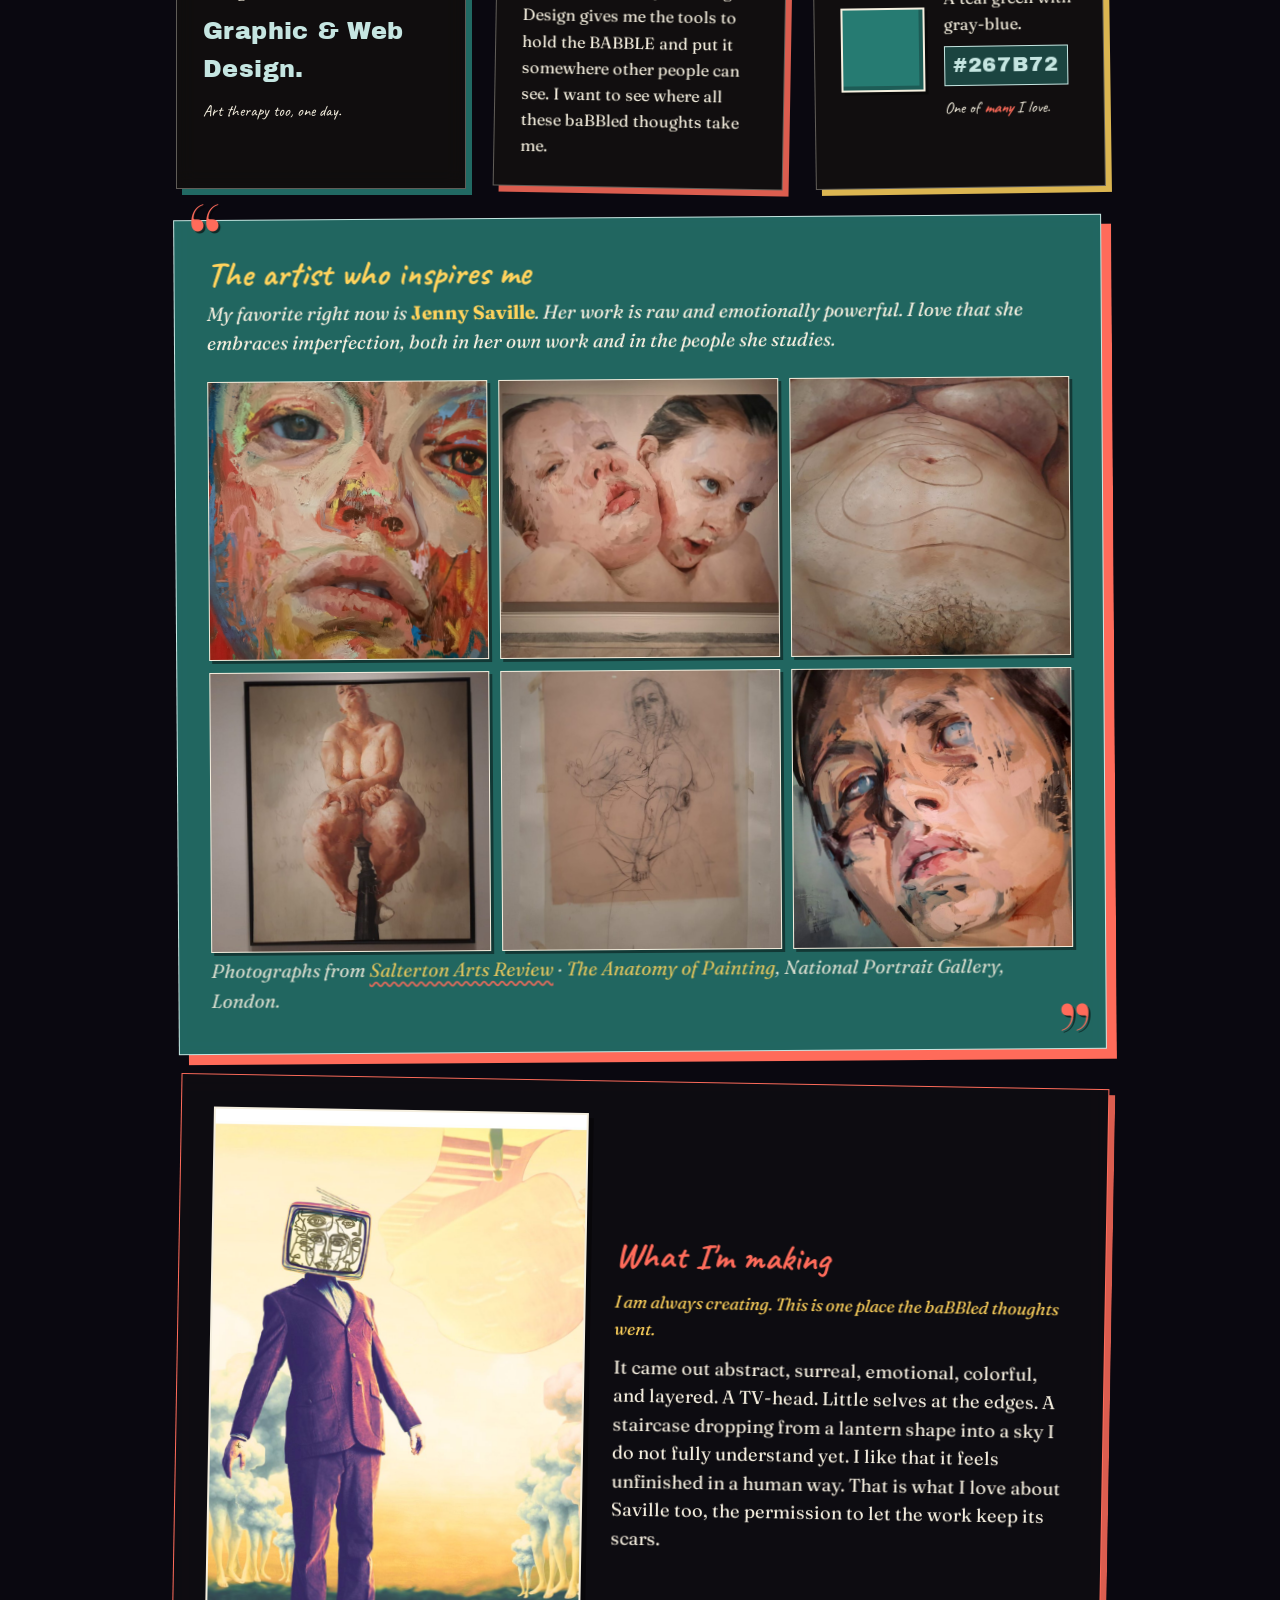
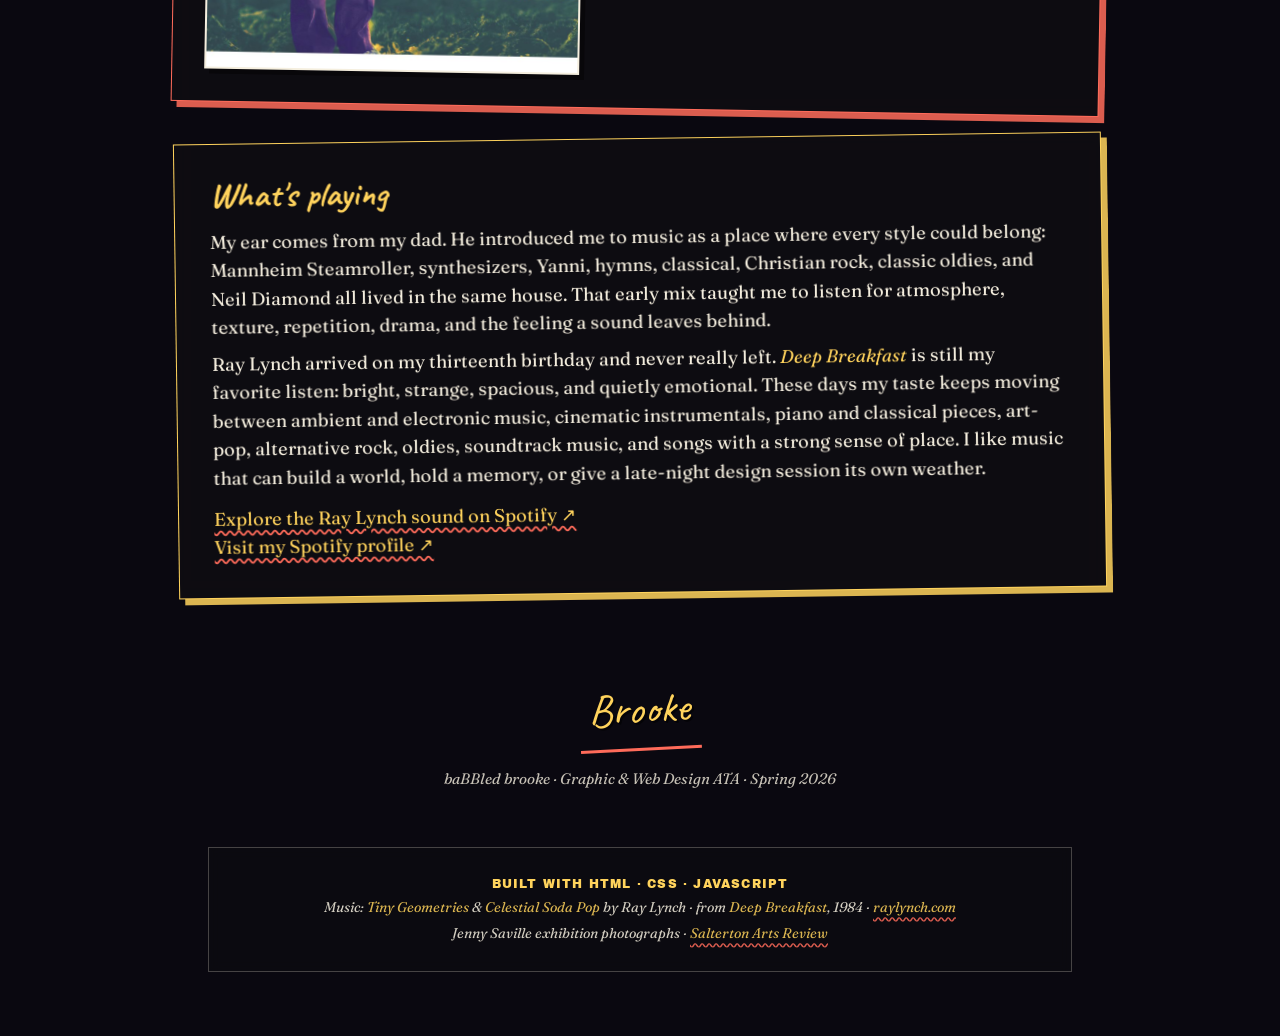
==== commit 27867e37: "Add Spotify profile link" ====
--- a/babbled-brooke/index.html
+++ b/babbled-brooke/index.html
@@ -869,7 +869,7 @@
                     <h2>What's playing</h2>
                     <p>My ear comes from my dad. He introduced me to music as a place where every style could belong: Mannheim Steamroller, synthesizers, Yanni, hymns, classical, Christian rock, classic oldies, and Neil Diamond all lived in the same house. That early mix taught me to listen for atmosphere, texture, repetition, drama, and the feeling a sound leaves behind.</p>
                     <p>Ray Lynch arrived on my thirteenth birthday and never really left. <em>Deep Breakfast</em> is still my favorite listen: bright, strange, spacious, and quietly emotional. These days my taste keeps moving between ambient and electronic music, cinematic instrumentals, piano and classical pieces, art-pop, alternative rock, oldies, soundtrack music, and songs with a strong sense of place. I like music that can build a world, hold a memory, or give a late-night design session its own weather.</p>
-                    <p class="aside"><a href="https://open.spotify.com/search/Ray%20Lynch" target="_blank" rel="noopener">Explore the Ray Lynch sound on Spotify ↗</a><br>My personal Spotify profile link can be added here once the profile URL is supplied.</p>
+                    <p class="aside"><a href="https://open.spotify.com/search/Ray%20Lynch" target="_blank" rel="noopener">Explore the Ray Lynch sound on Spotify ↗</a><br><a href="https://open.spotify.com/user/121432639?si=bf83c667de174eca" target="_blank" rel="noopener">Visit my Spotify profile ↗</a></p>
                 </div>
             </article>
 
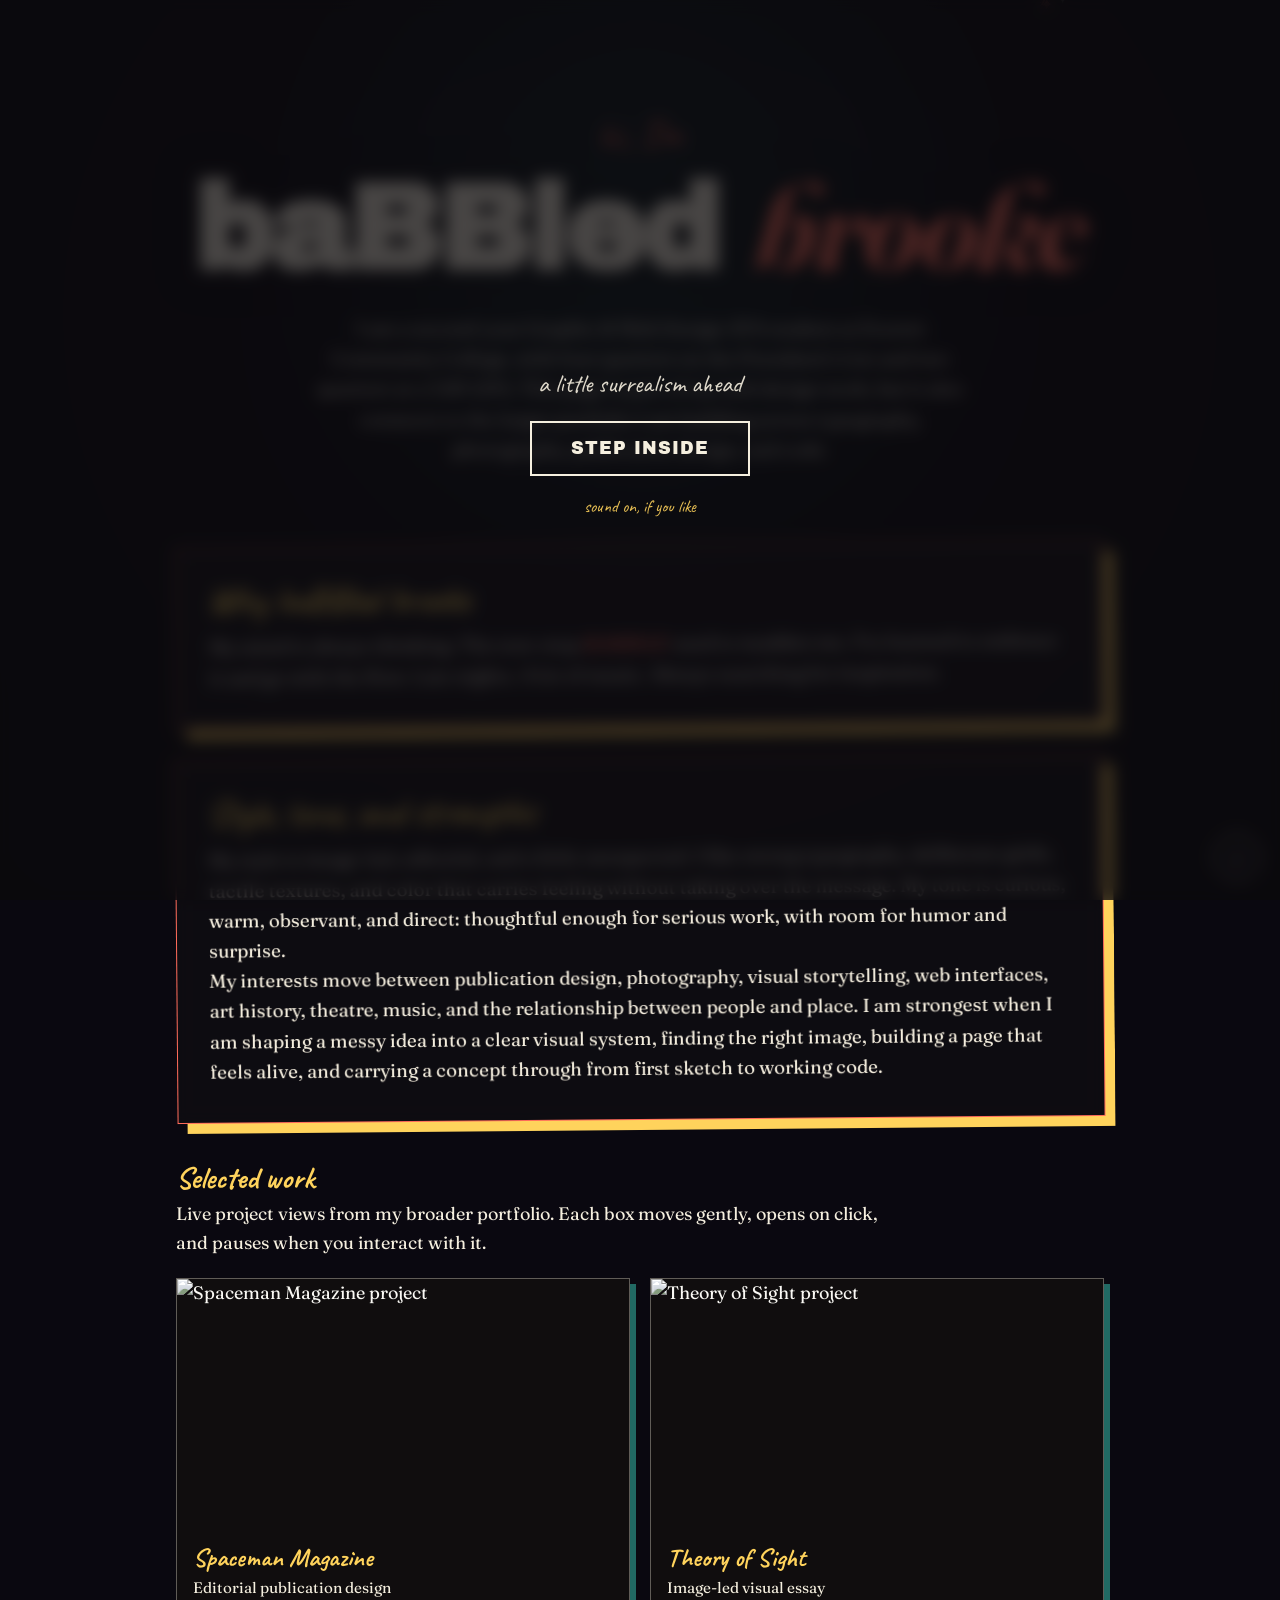
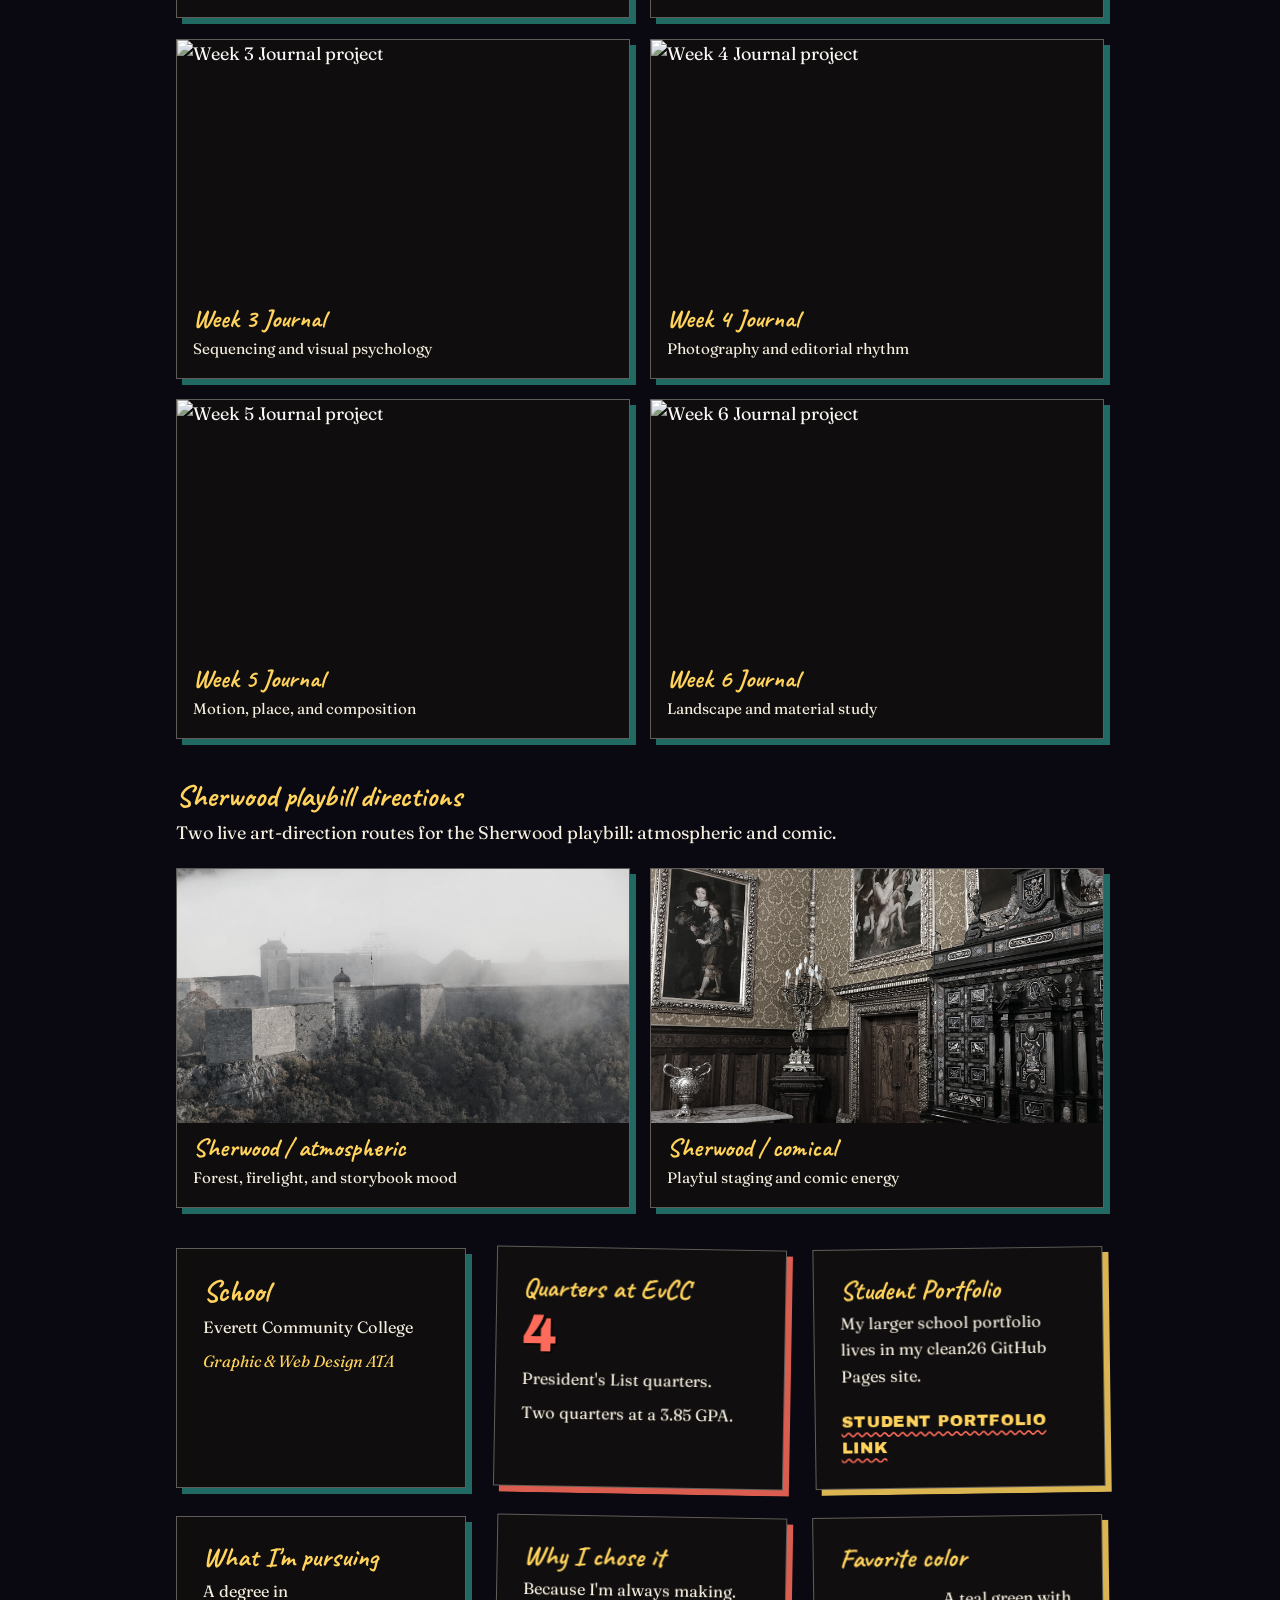
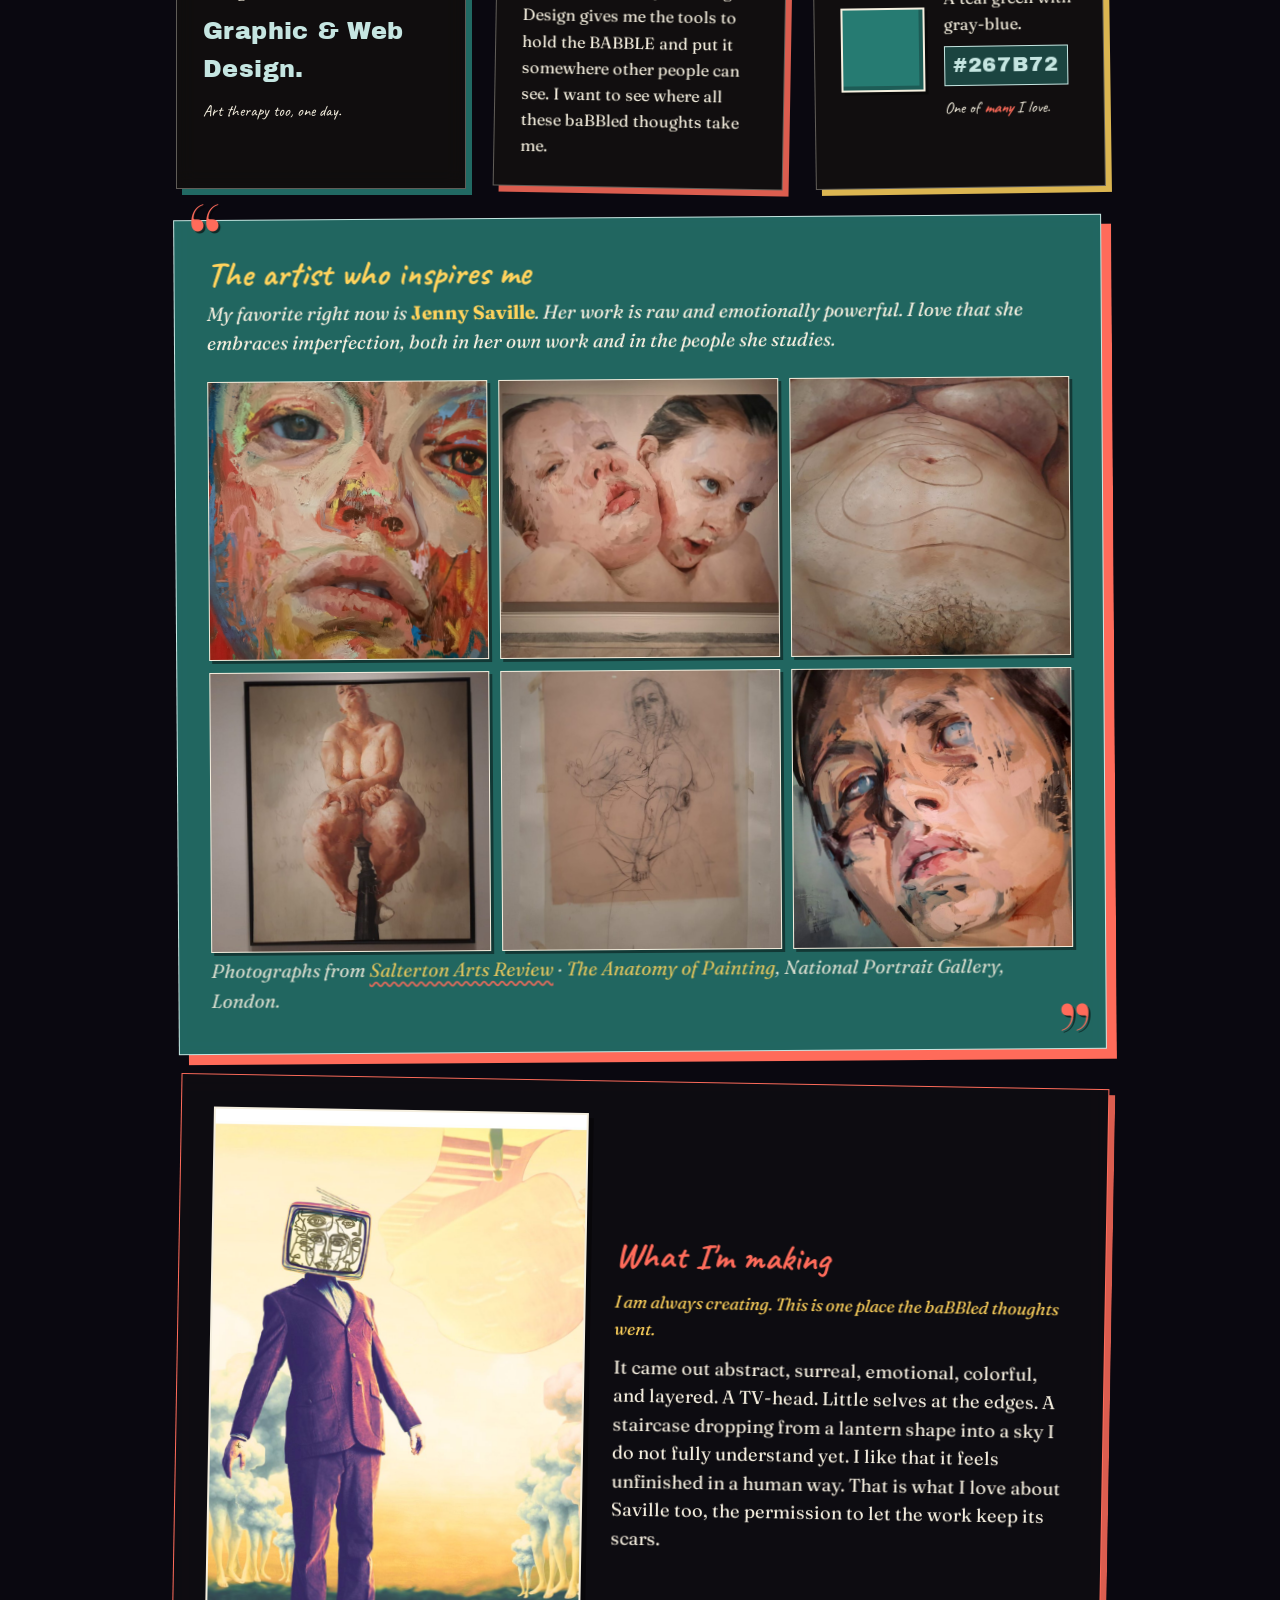
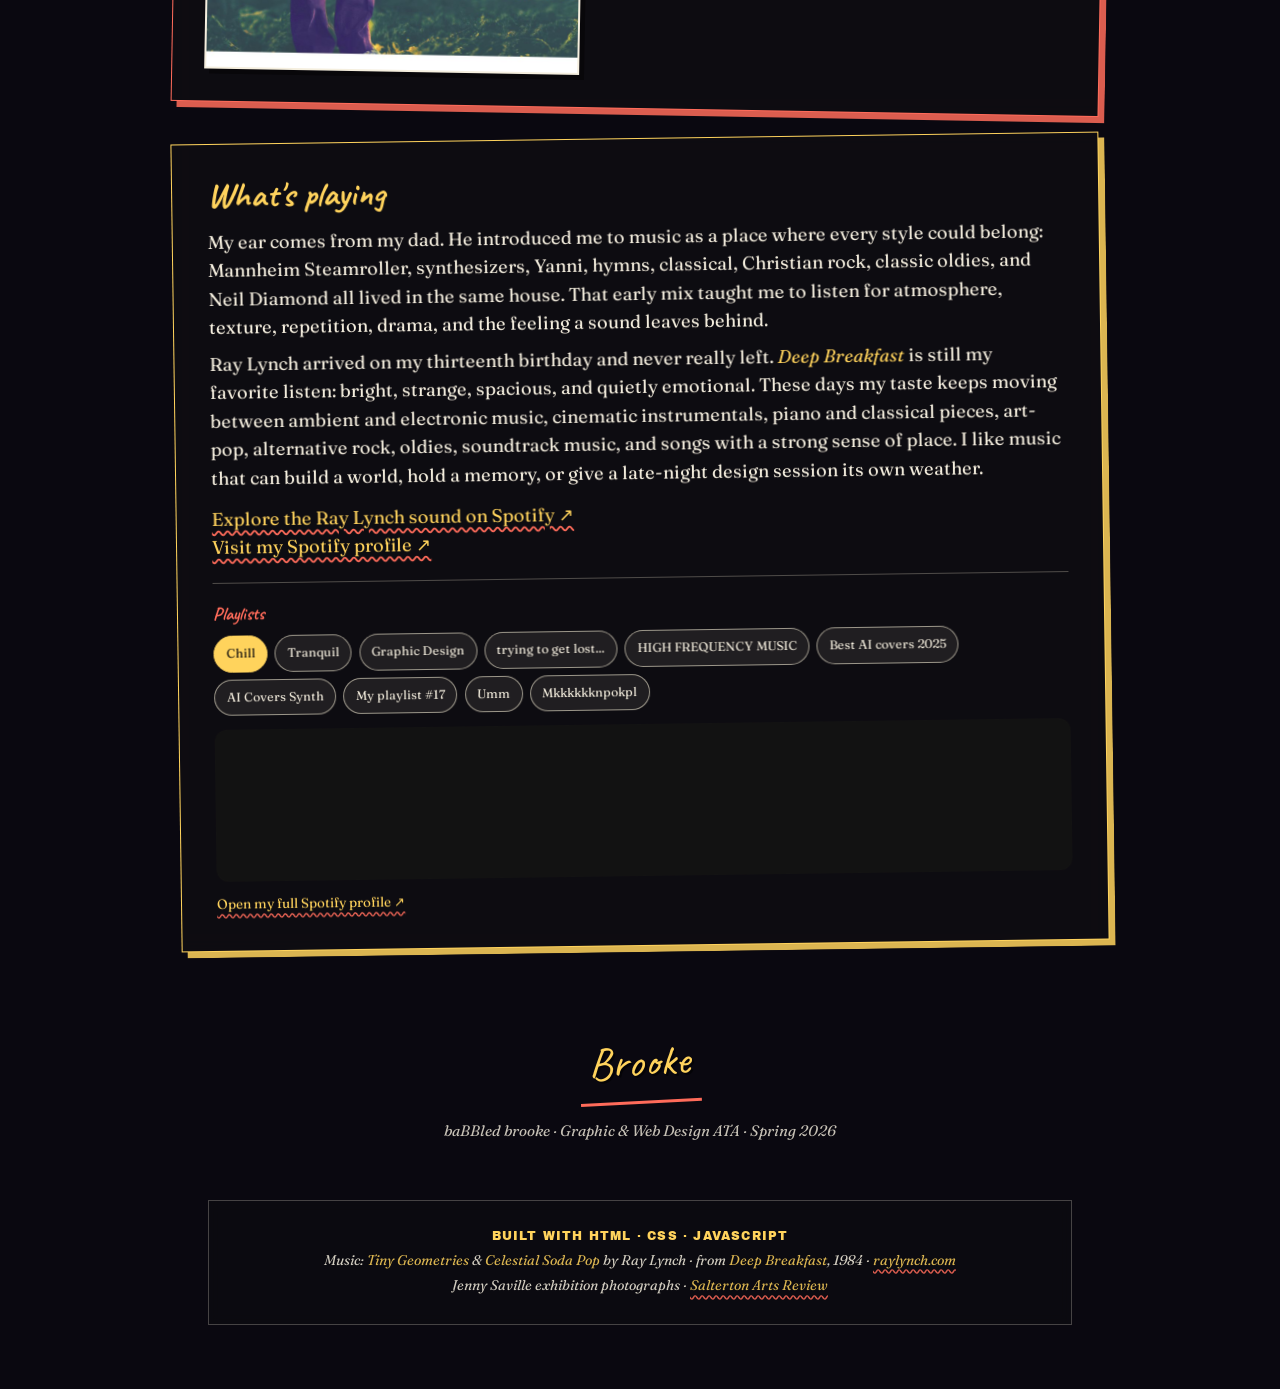
==== commit 03ea5f63: "Add Spotify playlist mini player" ====
--- a/babbled-brooke/index.html
+++ b/babbled-brooke/index.html
@@ -610,6 +610,59 @@
             margin-bottom: 0.8rem;
         }
 
+
+        .spotify-player {
+            margin-top: 1.25rem;
+            padding-top: 1.25rem;
+            border-top: 1px solid rgba(247, 239, 215, 0.28);
+        }
+
+        .spotify-player h3 {
+            margin: 0 0 0.75rem;
+            color: var(--coral);
+            font-size: 1.15rem;
+        }
+
+        .spotify-playlist-list {
+            display: flex;
+            flex-wrap: wrap;
+            gap: 0.45rem;
+            margin-bottom: 0.85rem;
+        }
+
+        .spotify-playlist-button {
+            border: 1px solid rgba(247, 239, 215, 0.58);
+            border-radius: 999px;
+            padding: 0.45rem 0.72rem;
+            background: rgba(247, 239, 215, 0.08);
+            color: var(--cream);
+            font: inherit;
+            font-size: 0.78rem;
+            cursor: pointer;
+        }
+
+        .spotify-playlist-button:hover,
+        .spotify-playlist-button:focus-visible,
+        .spotify-playlist-button[aria-pressed="true"] {
+            background: var(--sun);
+            border-color: var(--sun);
+            color: var(--ink);
+            outline: none;
+        }
+
+        .spotify-embed {
+            display: block;
+            width: 100%;
+            min-height: 152px;
+            border: 0;
+            border-radius: 12px;
+            background: #121212;
+        }
+
+        .spotify-player-note {
+            margin: 0.65rem 0 0;
+            font-size: 0.84rem !important;
+        }
         .color-row {
             display: grid;
             grid-template-columns: auto 1fr;
@@ -713,7 +766,8 @@
         @media (max-width: 520px) {
             .cards { grid-template-columns: 1fr; }
             .saville-gallery { grid-template-columns: repeat(2, 1fr); }
-            .color-row { grid-template-columns: 1fr; }
+    
+        .color-row { grid-template-columns: 1fr; }
         }
 
         @media (prefers-reduced-motion: reduce) {
@@ -870,6 +924,12 @@
                     <p>My ear comes from my dad. He introduced me to music as a place where every style could belong: Mannheim Steamroller, synthesizers, Yanni, hymns, classical, Christian rock, classic oldies, and Neil Diamond all lived in the same house. That early mix taught me to listen for atmosphere, texture, repetition, drama, and the feeling a sound leaves behind.</p>
                     <p>Ray Lynch arrived on my thirteenth birthday and never really left. <em>Deep Breakfast</em> is still my favorite listen: bright, strange, spacious, and quietly emotional. These days my taste keeps moving between ambient and electronic music, cinematic instrumentals, piano and classical pieces, art-pop, alternative rock, oldies, soundtrack music, and songs with a strong sense of place. I like music that can build a world, hold a memory, or give a late-night design session its own weather.</p>
                     <p class="aside"><a href="https://open.spotify.com/search/Ray%20Lynch" target="_blank" rel="noopener">Explore the Ray Lynch sound on Spotify ↗</a><br><a href="https://open.spotify.com/user/121432639?si=bf83c667de174eca" target="_blank" rel="noopener">Visit my Spotify profile ↗</a></p>
+                    <div class="spotify-player" aria-labelledby="spotify-player-heading">
+                        <h3 id="spotify-player-heading">Playlists</h3>
+                        <div class="spotify-playlist-list" role="group" aria-label="Choose a Spotify playlist"></div>
+                        <iframe class="spotify-embed" title="Spotify playlist player" loading="lazy" allow="autoplay; clipboard-write; encrypted-media; fullscreen; picture-in-picture"></iframe>
+                        <p class="aside spotify-player-note"><a href="https://open.spotify.com/user/121432639?si=bf83c667de174eca" target="_blank" rel="noopener">Open my full Spotify profile ↗</a></p>
+                    </div>
                 </div>
             </article>
 
@@ -895,6 +955,36 @@
             const toggle = document.getElementById('audio-toggle');
             audio.volume = 0.45;
 
+
+            const spotifyPlaylists = [
+                { id: '18Bpjs6iVtGP1ovDQ3xqKA', name: 'Chill' },
+                { id: '4q0fviftEFiTNRzWQyDCoH', name: 'Tranquil' },
+                { id: '42Pgs5sKYUvAq156ye9Qab', name: 'Graphic Design' },
+                { id: '1ys3lV1tlsezoItoQkI54l', name: 'trying to get lost...' },
+                { id: '23zxCH12FSCdl4pdvCdK3M', name: 'HIGH FREQUENCY MUSIC' },
+                { id: '3FW2TrkKhsoAjFeWytxWvE', name: 'Best AI covers 2025' },
+                { id: '4abiHazCwpjdg189P1jkCR', name: 'AI Covers Synth' },
+                { id: '2qRStLnlbQX12k9KgskGvJ', name: 'My playlist #17' },
+                { id: '5yVpe2j7Cc8fnFnMI2espz', name: 'Umm' },
+                { id: '2NyiSo5Sfe4BRahPfI8RqU', name: 'Mkkkkkknpokpl' }
+            ];
+            const spotifyList = document.querySelector('.spotify-playlist-list');
+            const spotifyFrame = document.querySelector('.spotify-embed');
+            if (spotifyList && spotifyFrame) {
+                spotifyPlaylists.forEach((playlist, index) => {
+                    const button = document.createElement('button');
+                    button.type = 'button';
+                    button.className = 'spotify-playlist-button';
+                    button.textContent = playlist.name;
+                    button.setAttribute('aria-pressed', index === 0 ? 'true' : 'false');
+                    button.addEventListener('click', () => {
+                        spotifyFrame.src = `https://open.spotify.com/embed/playlist/${playlist.id}?utm_source=generator&theme=0`;
+                        spotifyList.querySelectorAll('button').forEach(item => item.setAttribute('aria-pressed', item === button ? 'true' : 'false'));
+                    });
+                    spotifyList.appendChild(button);
+                });
+                spotifyFrame.src = `https://open.spotify.com/embed/playlist/${spotifyPlaylists[0].id}?utm_source=generator&theme=0`;
+            }
             const playlist = [
                 'tiny-geometries.mp3',
                 'celestial-soda-pop.mp3'
@@ -1030,3 +1120,5 @@
     </script>
 </body>
 </html>
+
+
